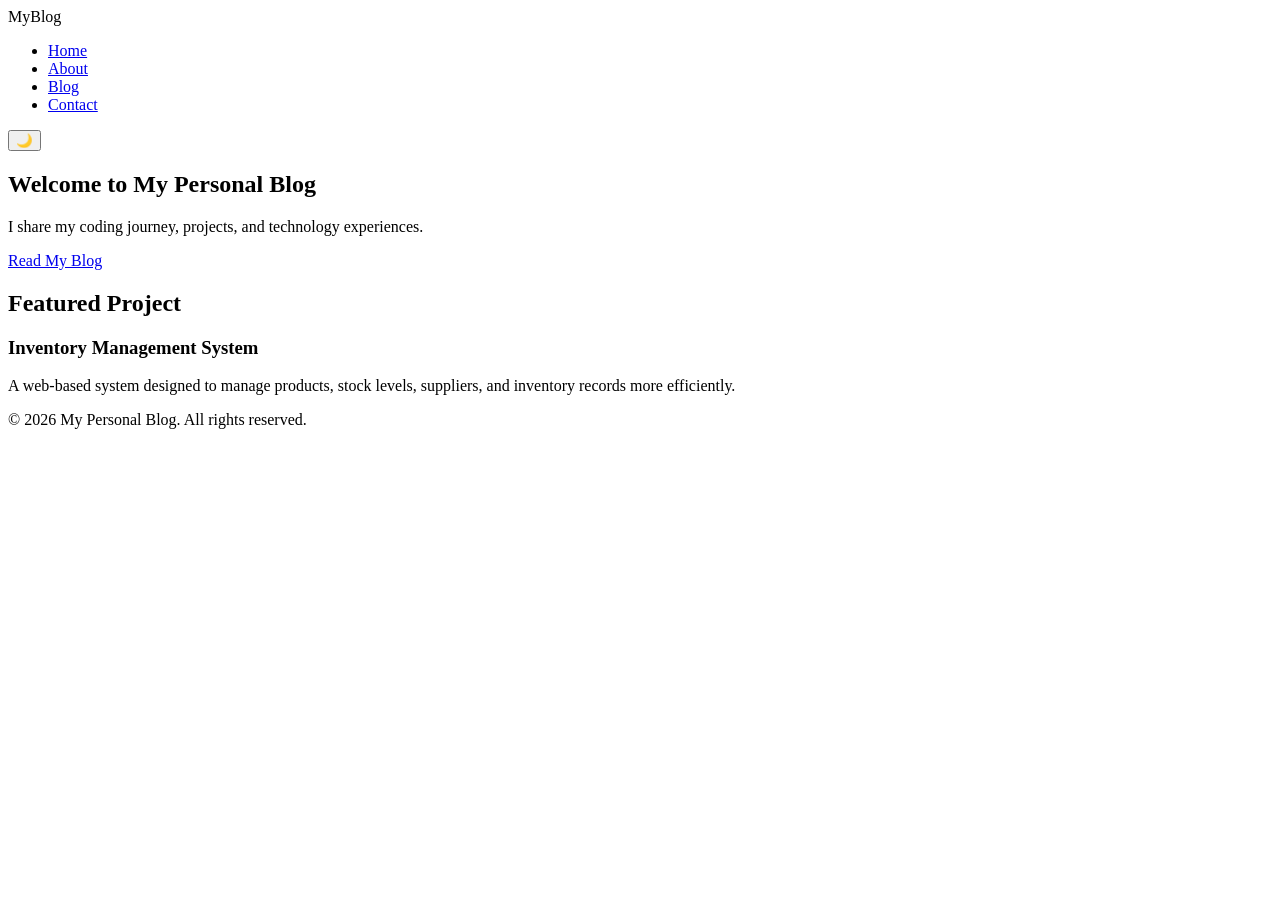
==== index.html @ cece169f "Initial personal blog project setup" ====
<!DOCTYPE html>
<html lang="en">
<head>
    <meta charset="UTF-8">
    <meta name="viewport" content="width=device-width, initial-scale=1.0">
    <title>My Personal Blog</title>
    <link rel="stylesheet" href="style.css">
</head>
<body>

<header>
    <nav class="navbar">
        <div class="logo">MyBlog</div>
        <ul class="nav-links">
            <li><a href="index.html" class="active">Home</a></li>
            <li><a href="about.html">About</a></li>
            <li><a href="blog.html">Blog</a></li>
            <li><a href="contact.html">Contact</a></li>
        </ul>
        <button id="darkModeBtn">🌙</button>
    </nav>
</header>

<section class="hero">
    <div class="hero-content">
        <h1>Welcome to My Personal Blog</h1>
        <p>I share my coding journey, projects, and technology experiences.</p>
        <a href="blog.html" class="btn">Read My Blog</a>
    </div>
</section>

<section class="section">
    <h2>Featured Project</h2>
    <div class="card">
        <h3>Inventory Management System</h3>
        <p>
            A web-based system designed to manage products, stock levels, suppliers,
            and inventory records more efficiently.
        </p>
    </div>
</section>

<footer>
    <p>&copy; 2026 My Personal Blog. All rights reserved.</p>
</footer>

<script src="script.js"></script>
</body>
</html>
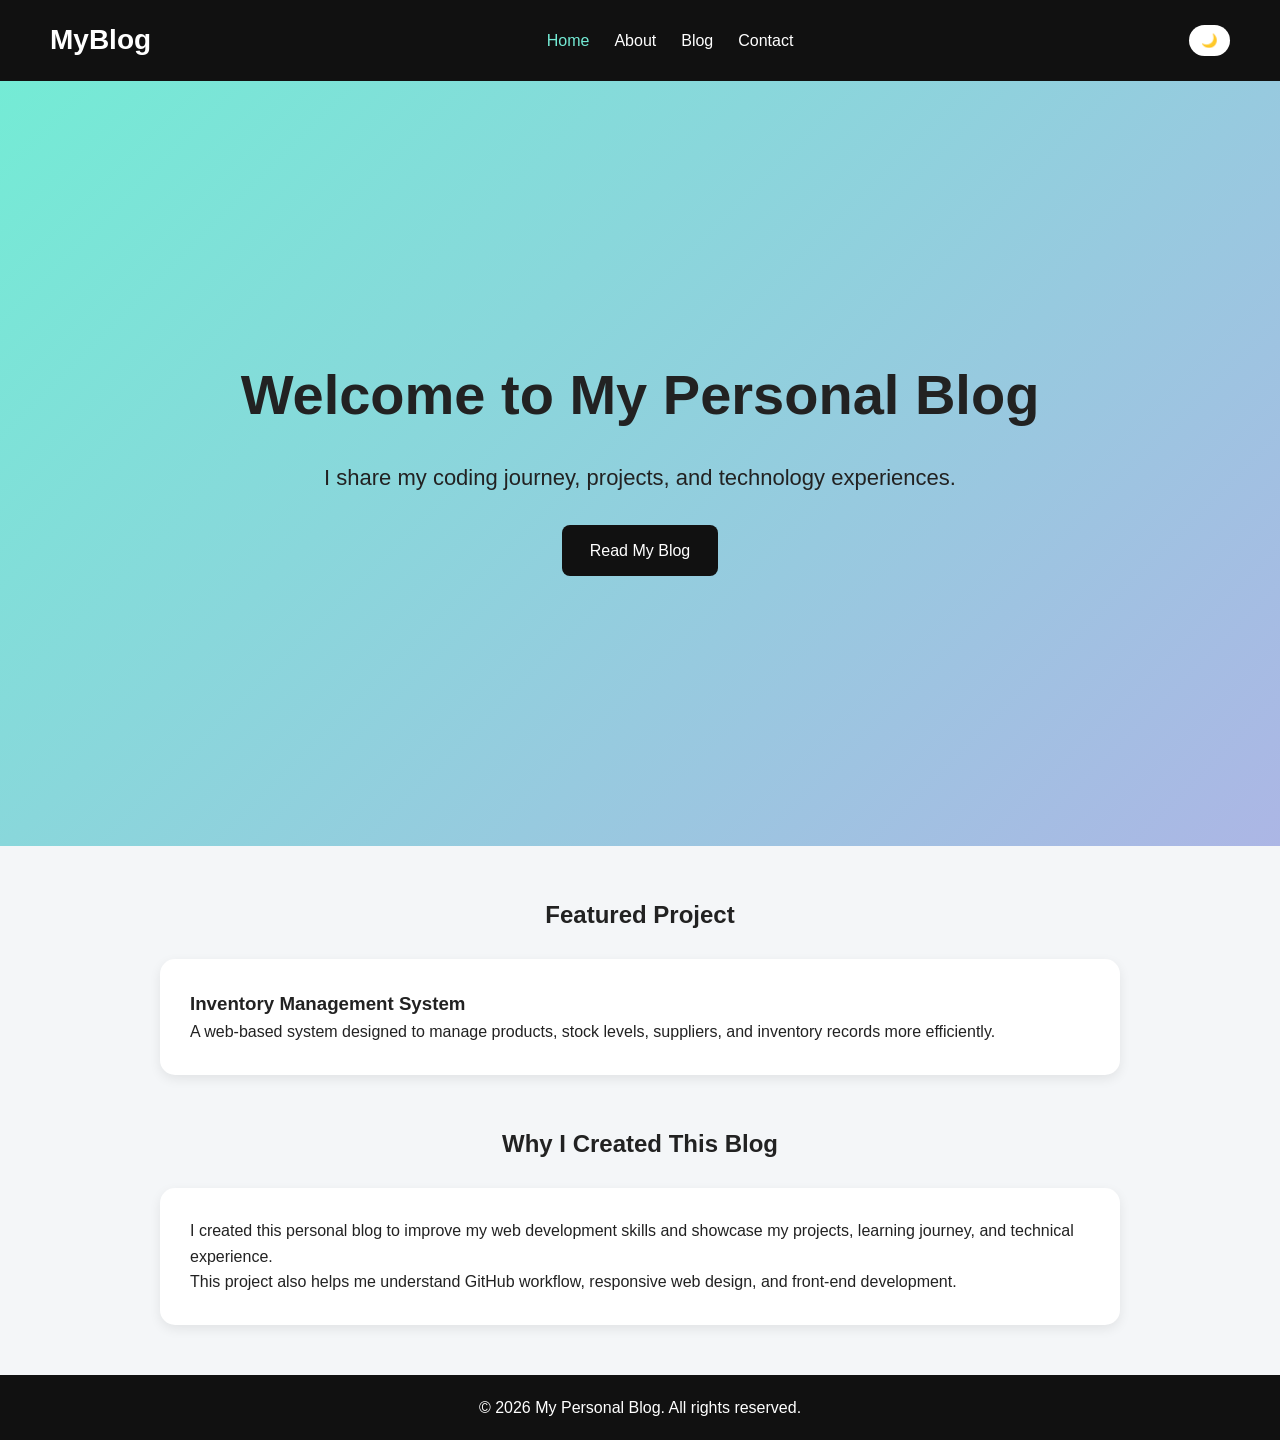
==== commit a915d47d: "Updated about blog and contact pages" ====
--- a/index.html
+++ b/index.html
@@ -4,7 +4,7 @@
     <meta charset="UTF-8">
     <meta name="viewport" content="width=device-width, initial-scale=1.0">
     <title>My Personal Blog</title>
-    <link rel="stylesheet" href="style.css">
+    <link rel="stylesheet" href="css/style.css">
 </head>
 <body>
 
@@ -31,11 +31,28 @@
 
 <section class="section">
     <h2>Featured Project</h2>
+
     <div class="card">
         <h3>Inventory Management System</h3>
         <p>
-            A web-based system designed to manage products, stock levels, suppliers,
-            and inventory records more efficiently.
+            A web-based system designed to manage products, stock levels,
+            suppliers, and inventory records more efficiently.
+        </p>
+    </div>
+</section>
+
+<section class="section">
+    <h2>Why I Created This Blog</h2>
+
+    <div class="card">
+        <p>
+            I created this personal blog to improve my web development skills
+            and showcase my projects, learning journey, and technical experience.
+        </p>
+
+        <p>
+            This project also helps me understand GitHub workflow,
+            responsive web design, and front-end development.
         </p>
     </div>
 </section>
@@ -44,6 +61,6 @@
     <p>&copy; 2026 My Personal Blog. All rights reserved.</p>
 </footer>
 
-<script src="script.js"></script>
+<script src="js/script.js"></script>
 </body>
 </html>
--- a/css/style.css
+++ b/css/style.css
@@ -0,0 +1,256 @@
+* {
+    margin: 0;
+    padding: 0;
+    box-sizing: border-box;
+}
+
+body {
+    font-family: Arial, sans-serif;
+    background: #f4f6f8;
+    color: #222;
+    line-height: 1.6;
+}
+
+header {
+    background: #111;
+    padding: 18px 50px;
+}
+
+.navbar {
+    display: flex;
+    justify-content: space-between;
+    align-items: center;
+}
+
+.logo {
+    color: white;
+    font-size: 28px;
+    font-weight: bold;
+}
+
+.nav-links {
+    list-style: none;
+    display: flex;
+    gap: 25px;
+}
+
+.nav-links a {
+    color: white;
+    text-decoration: none;
+    font-size: 16px;
+}
+
+.nav-links a:hover,
+.nav-links a.active {
+    color: #74ebd5;
+}
+
+#darkModeBtn {
+    background: white;
+    border: none;
+    padding: 8px 12px;
+    border-radius: 20px;
+    cursor: pointer;
+}
+
+.hero {
+    min-height: 85vh;
+    display: flex;
+    justify-content: center;
+    align-items: center;
+    text-align: center;
+    background: linear-gradient(135deg, #74ebd5, #ACB6E5);
+    padding: 30px;
+}
+
+.hero-content h1 {
+    font-size: 56px;
+    margin-bottom: 20px;
+}
+
+.hero-content p {
+    font-size: 22px;
+    margin-bottom: 30px;
+}
+
+.btn {
+    display: inline-block;
+    background: #111;
+    color: white;
+    padding: 13px 28px;
+    text-decoration: none;
+    border-radius: 8px;
+    border: none;
+    cursor: pointer;
+    transition: 0.3s;
+}
+
+.btn:hover {
+    background: #00adb5;
+    transform: scale(1.05);
+}
+
+.page-header {
+    text-align: center;
+    padding: 80px 20px;
+    background: linear-gradient(135deg, #74ebd5, #ACB6E5);
+}
+
+.page-header h1 {
+    font-size: 44px;
+    margin-bottom: 10px;
+}
+
+.section {
+    max-width: 1000px;
+    margin: 50px auto;
+    padding: 0 20px;
+}
+
+.section h2 {
+    text-align: center;
+    margin-bottom: 25px;
+}
+
+.card,
+.contact-card {
+    background: white;
+    padding: 30px;
+    border-radius: 15px;
+    margin-bottom: 25px;
+    box-shadow: 0 4px 12px rgba(0,0,0,0.08);
+    transition: 0.3s;
+}
+
+.card:hover,
+.contact-card:hover {
+    transform: translateY(-8px);
+}
+
+.skills {
+    display: flex;
+    flex-wrap: wrap;
+    gap: 15px;
+    list-style: none;
+    margin-top: 15px;
+}
+
+.skills li {
+    background: #00adb5;
+    color: white;
+    padding: 10px 18px;
+    border-radius: 20px;
+}
+
+.blog-container {
+    max-width: 1000px;
+    margin: 50px auto;
+    padding: 0 20px;
+    display: grid;
+    grid-template-columns: repeat(3, 1fr);
+    gap: 25px;
+}
+
+.blog-card {
+    background: white;
+    padding: 25px;
+    border-radius: 15px;
+    box-shadow: 0 4px 12px rgba(0,0,0,0.08);
+    transition: 0.3s;
+}
+
+.blog-card:hover {
+    transform: translateY(-8px);
+}
+
+.blog-card h2 {
+    margin-bottom: 10px;
+}
+
+.date {
+    color: #777;
+    font-size: 14px;
+    margin-bottom: 15px;
+}
+
+.contact-form {
+    background: white;
+    padding: 30px;
+    border-radius: 15px;
+    box-shadow: 0 4px 12px rgba(0,0,0,0.08);
+}
+
+.contact-form input,
+.contact-form textarea {
+    width: 100%;
+    padding: 14px;
+    margin-bottom: 15px;
+    border: 1px solid #ccc;
+    border-radius: 8px;
+}
+
+.contact-form textarea {
+    height: 130px;
+    resize: none;
+}
+
+footer {
+    background: #111;
+    color: white;
+    text-align: center;
+    padding: 20px;
+    margin-top: 50px;
+}
+
+/* Dark Mode */
+body.dark {
+    background: #121212;
+    color: #f5f5f5;
+}
+
+body.dark .card,
+body.dark .blog-card,
+body.dark .contact-card,
+body.dark .contact-form {
+    background: #1e1e1e;
+    color: #f5f5f5;
+}
+
+body.dark .hero,
+body.dark .page-header {
+    background: linear-gradient(135deg, #222, #111);
+}
+
+/* Responsive */
+@media (max-width: 768px) {
+    header {
+        padding: 20px;
+    }
+
+    .navbar {
+        flex-direction: column;
+        gap: 20px;
+    }
+
+    .nav-links {
+        flex-direction: column;
+        text-align: center;
+        gap: 12px;
+    }
+
+    .hero-content h1 {
+        font-size: 38px;
+    }
+
+    .hero-content p {
+        font-size: 18px;
+    }
+
+    .blog-container {
+        grid-template-columns: 1fr;
+    }
+
+    .page-header h1 {
+        font-size: 36px;
+    }
+}
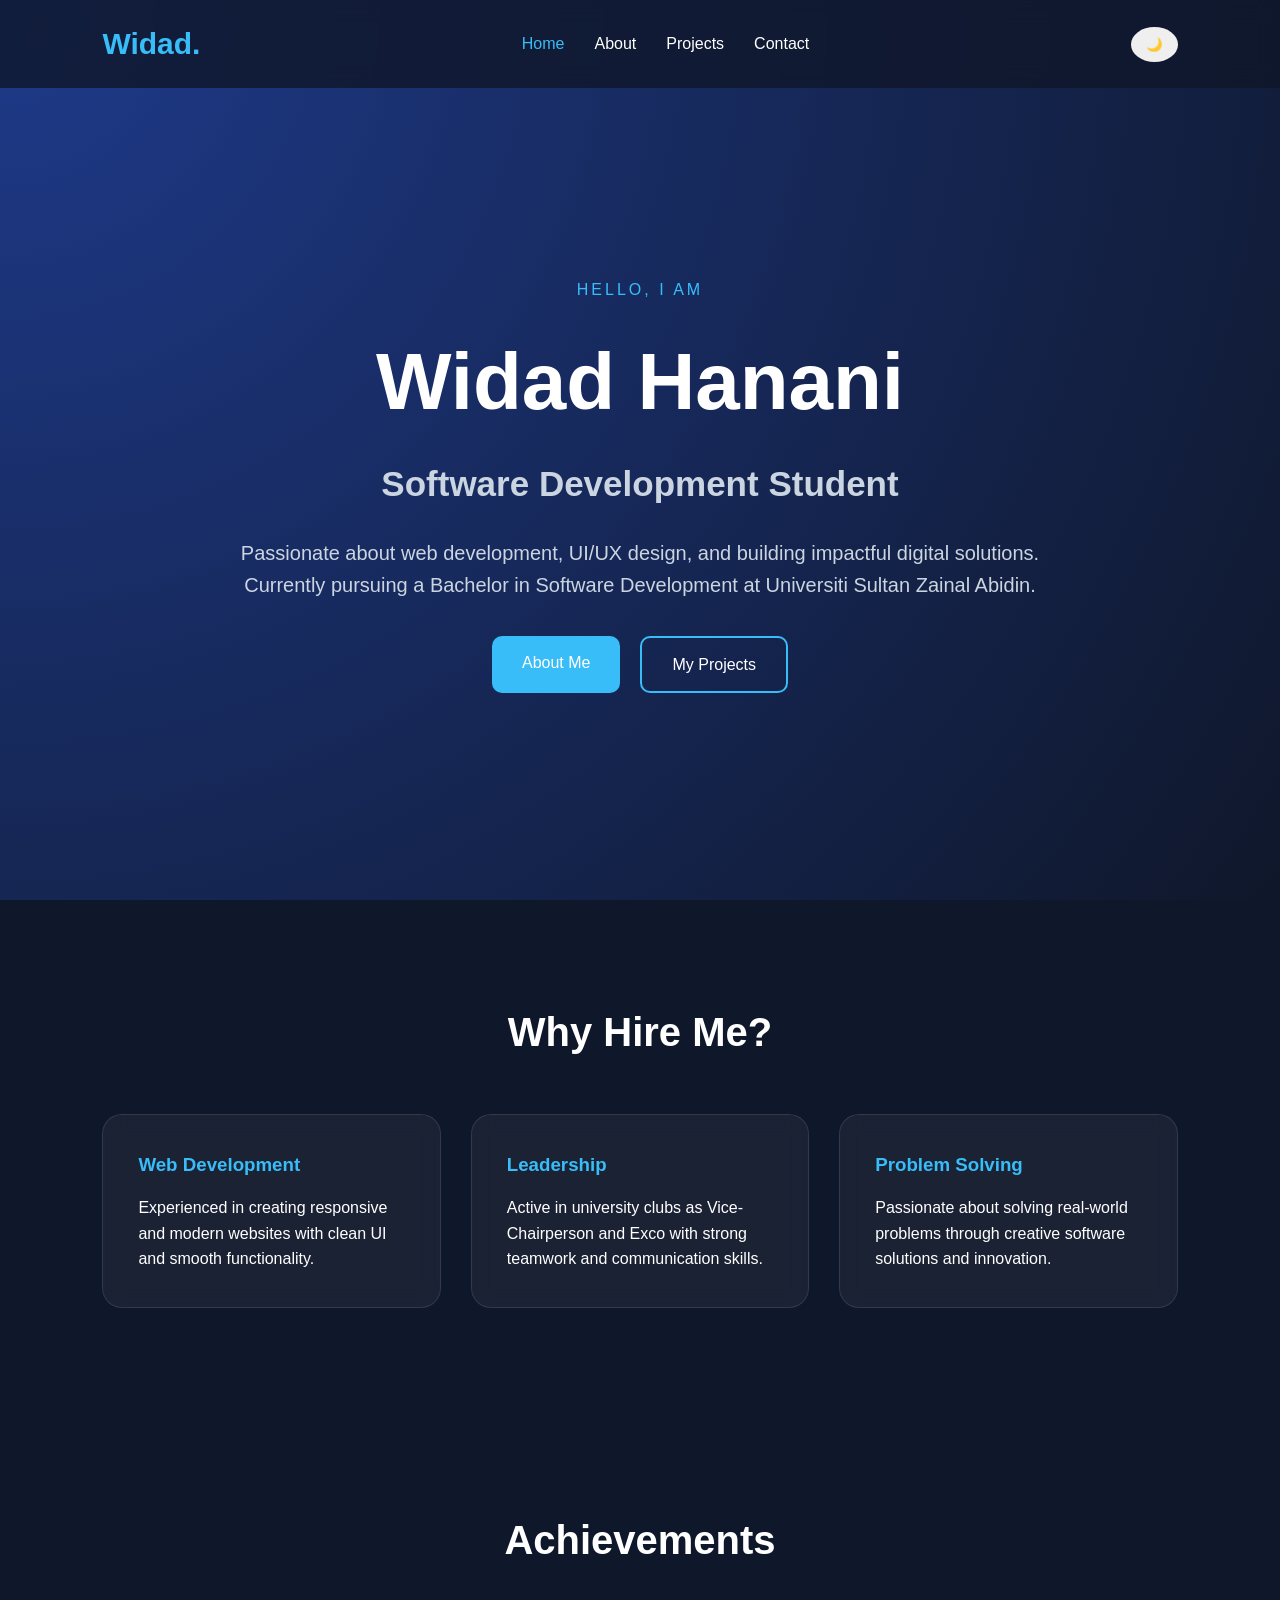
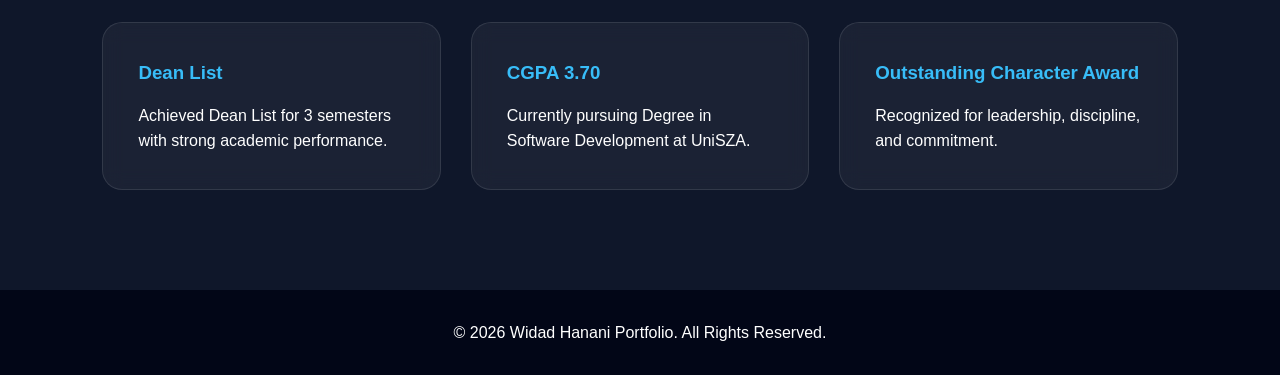
==== commit 0788a57a: "Customized portfolio with resume information" ====
--- a/index.html
+++ b/index.html
@@ -3,64 +3,119 @@
 <head>
     <meta charset="UTF-8">
     <meta name="viewport" content="width=device-width, initial-scale=1.0">
-    <title>My Personal Blog</title>
+    <title>Widad Hanani | Portfolio</title>
     <link rel="stylesheet" href="css/style.css">
 </head>
 <body>
 
 <header>
     <nav class="navbar">
-        <div class="logo">MyBlog</div>
+        <div class="logo">Widad.</div>
+
         <ul class="nav-links">
             <li><a href="index.html" class="active">Home</a></li>
             <li><a href="about.html">About</a></li>
-            <li><a href="blog.html">Blog</a></li>
+            <li><a href="blog.html">Projects</a></li>
             <li><a href="contact.html">Contact</a></li>
         </ul>
+
         <button id="darkModeBtn">🌙</button>
     </nav>
 </header>
 
 <section class="hero">
+
     <div class="hero-content">
-        <h1>Welcome to My Personal Blog</h1>
-        <p>I share my coding journey, projects, and technology experiences.</p>
-        <a href="blog.html" class="btn">Read My Blog</a>
+
+        <p class="intro">HELLO, I AM</p>
+
+        <h1>Widad Hanani</h1>
+
+        <h2>Software Development Student</h2>
+
+        <p class="hero-desc">
+            Passionate about web development, UI/UX design,
+            and building impactful digital solutions.
+            Currently pursuing a Bachelor in Software Development
+            at Universiti Sultan Zainal Abidin.
+        </p>
+
+        <div class="hero-buttons">
+            <a href="about.html" class="btn">About Me</a>
+            <a href="blog.html" class="btn btn-secondary">My Projects</a>
+        </div>
+
     </div>
+
 </section>
 
 <section class="section">
-    <h2>Featured Project</h2>
 
-    <div class="card">
-        <h3>Inventory Management System</h3>
-        <p>
-            A web-based system designed to manage products, stock levels,
-            suppliers, and inventory records more efficiently.
-        </p>
+    <h2>Why Hire Me?</h2>
+
+    <div class="cards">
+
+        <div class="card">
+            <h3>Web Development</h3>
+
+            <p>
+                Experienced in creating responsive and modern
+                websites with clean UI and smooth functionality.
+            </p>
+        </div>
+
+        <div class="card">
+            <h3>Leadership</h3>
+
+            <p>
+                Active in university clubs as Vice-Chairperson
+                and Exco with strong teamwork and communication skills.
+            </p>
+        </div>
+
+        <div class="card">
+            <h3>Problem Solving</h3>
+
+            <p>
+                Passionate about solving real-world problems
+                through creative software solutions and innovation.
+            </p>
+        </div>
+
     </div>
+
 </section>
 
 <section class="section">
-    <h2>Why I Created This Blog</h2>
 
-    <div class="card">
-        <p>
-            I created this personal blog to improve my web development skills
-            and showcase my projects, learning journey, and technical experience.
-        </p>
+    <h2>Achievements</h2>
 
-        <p>
-            This project also helps me understand GitHub workflow,
-            responsive web design, and front-end development.
-        </p>
+    <div class="cards">
+
+        <div class="card">
+            <h3>Dean List</h3>
+            <p>Achieved Dean List for 3 semesters with strong academic performance.</p>
+        </div>
+
+        <div class="card">
+            <h3>CGPA 3.70</h3>
+            <p>Currently pursuing Degree in Software Development at UniSZA.</p>
+        </div>
+
+        <div class="card">
+            <h3>Outstanding Character Award</h3>
+            <p>Recognized for leadership, discipline, and commitment.</p>
+        </div>
+
     </div>
+
 </section>
 
 <footer>
-    <p>&copy; 2026 My Personal Blog. All rights reserved.</p>
+    <p>© 2026 Widad Hanani Portfolio. All Rights Reserved.</p>
 </footer>
 
 <script src="js/script.js"></script>
+
 </body>
 </html>
--- a/css/style.css
+++ b/css/style.css
@@ -1,256 +1,246 @@
-* {
-    margin: 0;
-    padding: 0;
-    box-sizing: border-box;
-}
-
-body {
-    font-family: Arial, sans-serif;
-    background: #f4f6f8;
-    color: #222;
-    line-height: 1.6;
-}
-
-header {
-    background: #111;
-    padding: 18px 50px;
-}
-
-.navbar {
-    display: flex;
-    justify-content: space-between;
-    align-items: center;
-}
-
-.logo {
-    color: white;
-    font-size: 28px;
-    font-weight: bold;
-}
-
-.nav-links {
-    list-style: none;
-    display: flex;
-    gap: 25px;
-}
-
-.nav-links a {
-    color: white;
-    text-decoration: none;
-    font-size: 16px;
+*{
+    margin:0;
+    padding:0;
+    box-sizing:border-box;
+}
+
+body{
+    font-family:Arial, sans-serif;
+    background:#0f172a;
+    color:white;
+    line-height:1.6;
+}
+
+header{
+    padding:20px 8%;
+    position:fixed;
+    width:100%;
+    top:0;
+    z-index:1000;
+    background:rgba(15,23,42,0.8);
+    backdrop-filter:blur(10px);
+}
+
+.navbar{
+    display:flex;
+    justify-content:space-between;
+    align-items:center;
+}
+
+.logo{
+    font-size:30px;
+    font-weight:bold;
+    color:#38bdf8;
+}
+
+.nav-links{
+    display:flex;
+    gap:30px;
+    list-style:none;
+}
+
+.nav-links a{
+    color:white;
+    text-decoration:none;
+    transition:0.3s;
 }
 
 .nav-links a:hover,
-.nav-links a.active {
-    color: #74ebd5;
-}
-
-#darkModeBtn {
-    background: white;
-    border: none;
-    padding: 8px 12px;
-    border-radius: 20px;
-    cursor: pointer;
-}
-
-.hero {
-    min-height: 85vh;
-    display: flex;
-    justify-content: center;
-    align-items: center;
-    text-align: center;
-    background: linear-gradient(135deg, #74ebd5, #ACB6E5);
-    padding: 30px;
-}
-
-.hero-content h1 {
-    font-size: 56px;
-    margin-bottom: 20px;
-}
-
-.hero-content p {
-    font-size: 22px;
-    margin-bottom: 30px;
-}
-
-.btn {
-    display: inline-block;
-    background: #111;
-    color: white;
-    padding: 13px 28px;
-    text-decoration: none;
-    border-radius: 8px;
-    border: none;
-    cursor: pointer;
-    transition: 0.3s;
-}
-
-.btn:hover {
-    background: #00adb5;
-    transform: scale(1.05);
-}
-
-.page-header {
-    text-align: center;
-    padding: 80px 20px;
-    background: linear-gradient(135deg, #74ebd5, #ACB6E5);
-}
-
-.page-header h1 {
-    font-size: 44px;
-    margin-bottom: 10px;
-}
-
-.section {
-    max-width: 1000px;
-    margin: 50px auto;
-    padding: 0 20px;
-}
-
-.section h2 {
-    text-align: center;
-    margin-bottom: 25px;
-}
-
-.card,
-.contact-card {
-    background: white;
-    padding: 30px;
-    border-radius: 15px;
-    margin-bottom: 25px;
-    box-shadow: 0 4px 12px rgba(0,0,0,0.08);
-    transition: 0.3s;
-}
-
-.card:hover,
-.contact-card:hover {
-    transform: translateY(-8px);
-}
-
-.skills {
-    display: flex;
-    flex-wrap: wrap;
-    gap: 15px;
-    list-style: none;
-    margin-top: 15px;
-}
-
-.skills li {
-    background: #00adb5;
-    color: white;
-    padding: 10px 18px;
-    border-radius: 20px;
-}
-
-.blog-container {
-    max-width: 1000px;
-    margin: 50px auto;
-    padding: 0 20px;
-    display: grid;
-    grid-template-columns: repeat(3, 1fr);
-    gap: 25px;
-}
-
-.blog-card {
-    background: white;
-    padding: 25px;
-    border-radius: 15px;
-    box-shadow: 0 4px 12px rgba(0,0,0,0.08);
-    transition: 0.3s;
-}
-
-.blog-card:hover {
-    transform: translateY(-8px);
-}
-
-.blog-card h2 {
-    margin-bottom: 10px;
-}
-
-.date {
-    color: #777;
-    font-size: 14px;
-    margin-bottom: 15px;
-}
-
-.contact-form {
-    background: white;
-    padding: 30px;
-    border-radius: 15px;
-    box-shadow: 0 4px 12px rgba(0,0,0,0.08);
+.nav-links .active{
+    color:#38bdf8;
+}
+
+#darkModeBtn{
+    border:none;
+    padding:10px 15px;
+    border-radius:50%;
+    cursor:pointer;
+}
+
+.hero{
+    min-height:100vh;
+    display:flex;
+    justify-content:center;
+    align-items:center;
+    text-align:center;
+    padding:120px 20px 50px;
+    background:
+    radial-gradient(circle at top left,#1e3a8a,#0f172a);
+}
+
+.hero-content{
+    max-width:800px;
+}
+
+.intro{
+    color:#38bdf8;
+    letter-spacing:3px;
+    margin-bottom:15px;
+}
+
+.hero h1{
+    font-size:80px;
+    margin-bottom:10px;
+}
+
+.hero h2{
+    font-size:35px;
+    color:#cbd5e1;
+    margin-bottom:25px;
+}
+
+.hero-desc{
+    font-size:20px;
+    color:#cbd5e1;
+    margin-bottom:35px;
+}
+
+.hero-buttons{
+    display:flex;
+    justify-content:center;
+    gap:20px;
+}
+
+.btn{
+    background:#38bdf8;
+    color:white;
+    padding:14px 30px;
+    border-radius:10px;
+    text-decoration:none;
+    transition:0.3s;
+}
+
+.btn:hover{
+    transform:translateY(-5px);
+}
+
+.btn-secondary{
+    background:transparent;
+    border:2px solid #38bdf8;
+}
+
+.section{
+    padding:100px 8%;
+}
+
+.section h2{
+    text-align:center;
+    font-size:40px;
+    margin-bottom:50px;
+}
+
+.cards{
+    display:grid;
+    grid-template-columns:repeat(auto-fit,minmax(250px,1fr));
+    gap:30px;
+}
+
+.card{
+    background:rgba(255,255,255,0.05);
+    padding:35px;
+    border-radius:20px;
+    backdrop-filter:blur(10px);
+    transition:0.3s;
+    border:1px solid rgba(255,255,255,0.1);
+}
+
+.card:hover{
+    transform:translateY(-10px);
+    border-color:#38bdf8;
+}
+
+.card h3{
+    margin-bottom:15px;
+    color:#38bdf8;
+}
+
+footer{
+    text-align:center;
+    padding:30px;
+    background:#020617;
+}
+
+@media(max-width:768px){
+
+    .hero h1{
+        font-size:50px;
+    }
+
+    .hero h2{
+        font-size:25px;
+    }
+
+    .hero-desc{
+        font-size:16px;
+    }
+
+    .navbar{
+        flex-direction:column;
+        gap:20px;
+    }
+
+    .nav-links{
+        flex-wrap:wrap;
+        justify-content:center;
+    }
+
+    .hero-buttons{
+        flex-direction:column;
+    }
+    .page-header{
+    padding:150px 8% 80px;
+    text-align:center;
+    background:radial-gradient(circle at top right,#1e40af,#0f172a);
+}
+
+.page-header h1{
+    font-size:55px;
+    margin-bottom:15px;
+}
+
+.page-header p{
+    color:#cbd5e1;
+    font-size:18px;
+}
+
+.skills-box{
+    display:flex;
+    flex-wrap:wrap;
+    gap:15px;
+    justify-content:center;
+}
+
+.skills-box span{
+    background:rgba(56,189,248,0.15);
+    color:#38bdf8;
+    padding:12px 20px;
+    border-radius:30px;
+    border:1px solid rgba(56,189,248,0.4);
+    transition:0.3s;
+}
+
+.skills-box span:hover{
+    background:#38bdf8;
+    color:white;
+    transform:translateY(-5px);
+}
+
+.contact-form{
+    margin-top:20px;
 }
 
 .contact-form input,
-.contact-form textarea {
-    width: 100%;
-    padding: 14px;
-    margin-bottom: 15px;
-    border: 1px solid #ccc;
-    border-radius: 8px;
-}
-
-.contact-form textarea {
-    height: 130px;
-    resize: none;
-}
-
-footer {
-    background: #111;
-    color: white;
-    text-align: center;
-    padding: 20px;
-    margin-top: 50px;
-}
-
-/* Dark Mode */
-body.dark {
-    background: #121212;
-    color: #f5f5f5;
-}
-
-body.dark .card,
-body.dark .blog-card,
-body.dark .contact-card,
-body.dark .contact-form {
-    background: #1e1e1e;
-    color: #f5f5f5;
-}
-
-body.dark .hero,
-body.dark .page-header {
-    background: linear-gradient(135deg, #222, #111);
-}
-
-/* Responsive */
-@media (max-width: 768px) {
-    header {
-        padding: 20px;
-    }
-
-    .navbar {
-        flex-direction: column;
-        gap: 20px;
-    }
-
-    .nav-links {
-        flex-direction: column;
-        text-align: center;
-        gap: 12px;
-    }
-
-    .hero-content h1 {
-        font-size: 38px;
-    }
-
-    .hero-content p {
-        font-size: 18px;
-    }
-
-    .blog-container {
-        grid-template-columns: 1fr;
-    }
-
-    .page-header h1 {
-        font-size: 36px;
-    }
+.contact-form textarea{
+    width:100%;
+    padding:15px;
+    margin-bottom:15px;
+    border:none;
+    border-radius:10px;
+    outline:none;
+}
+
+.contact-form textarea{
+    height:140px;
+    resize:none;
+}
 }
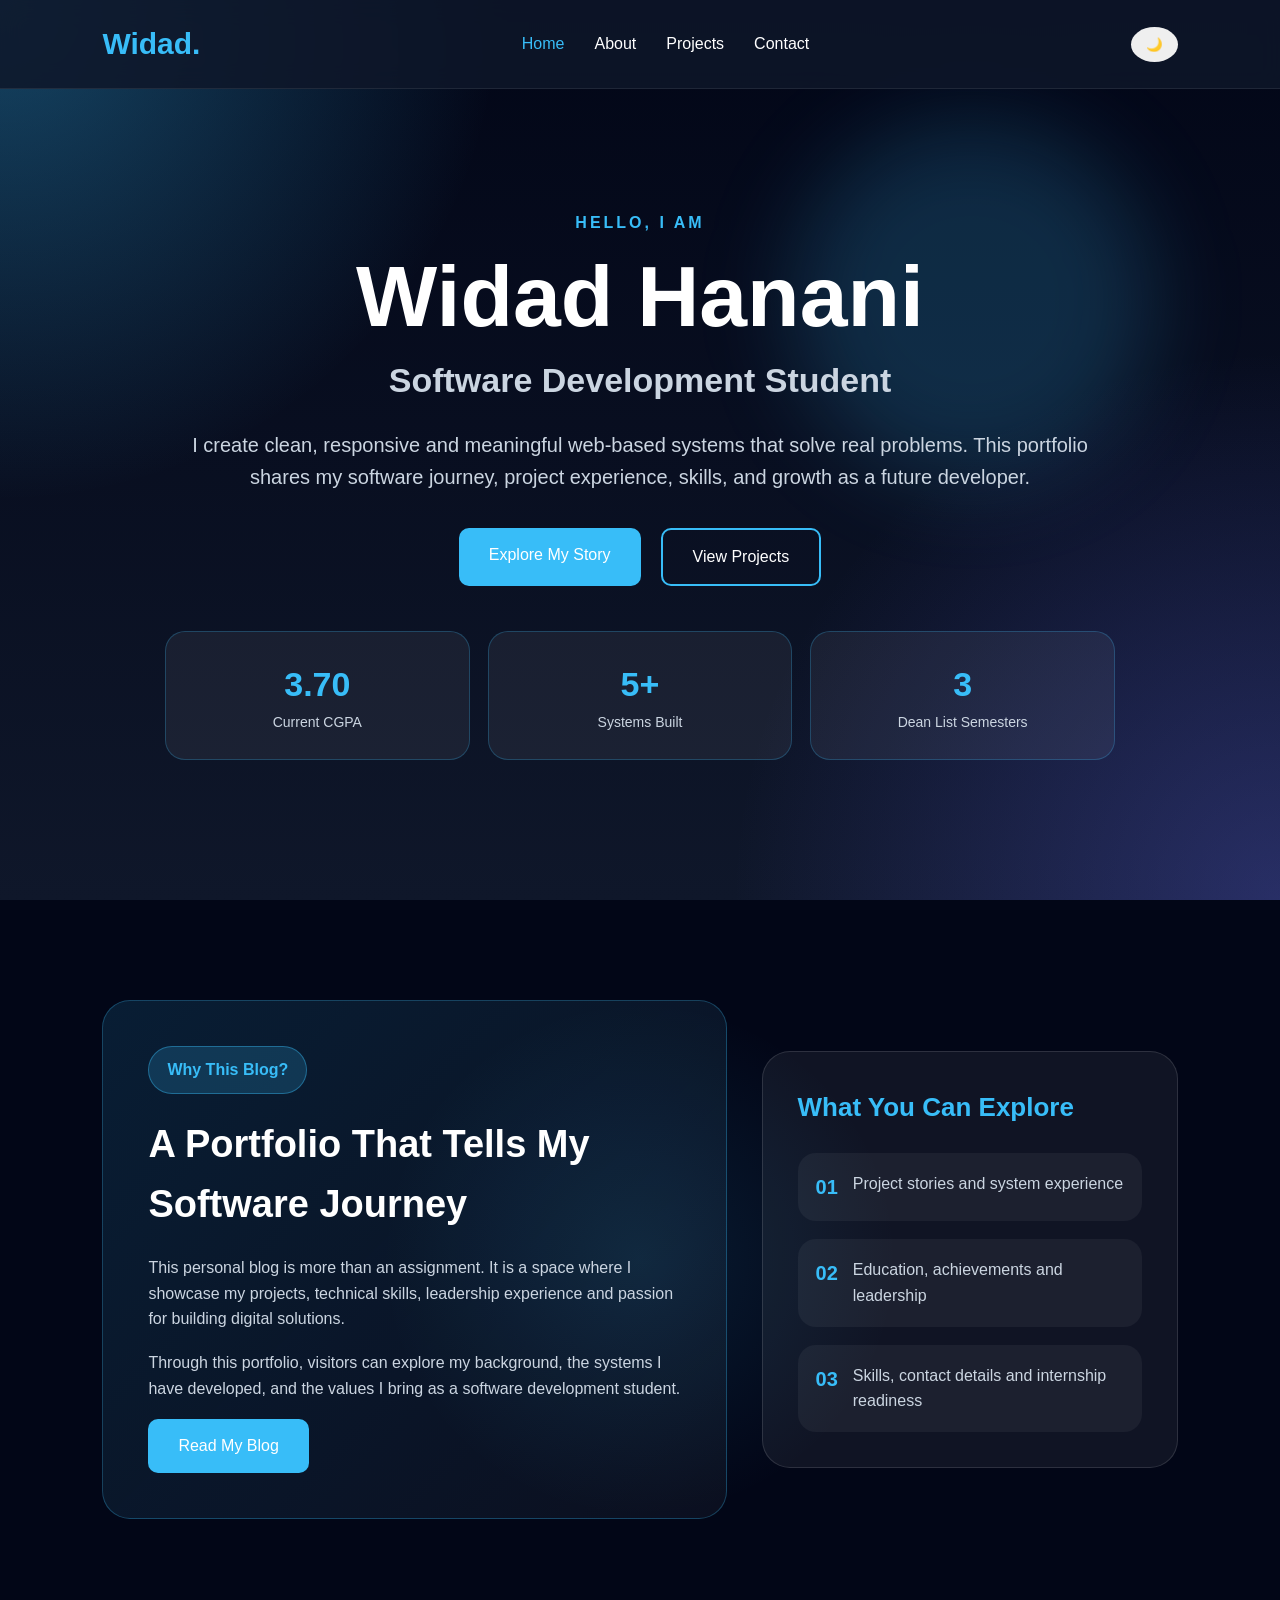
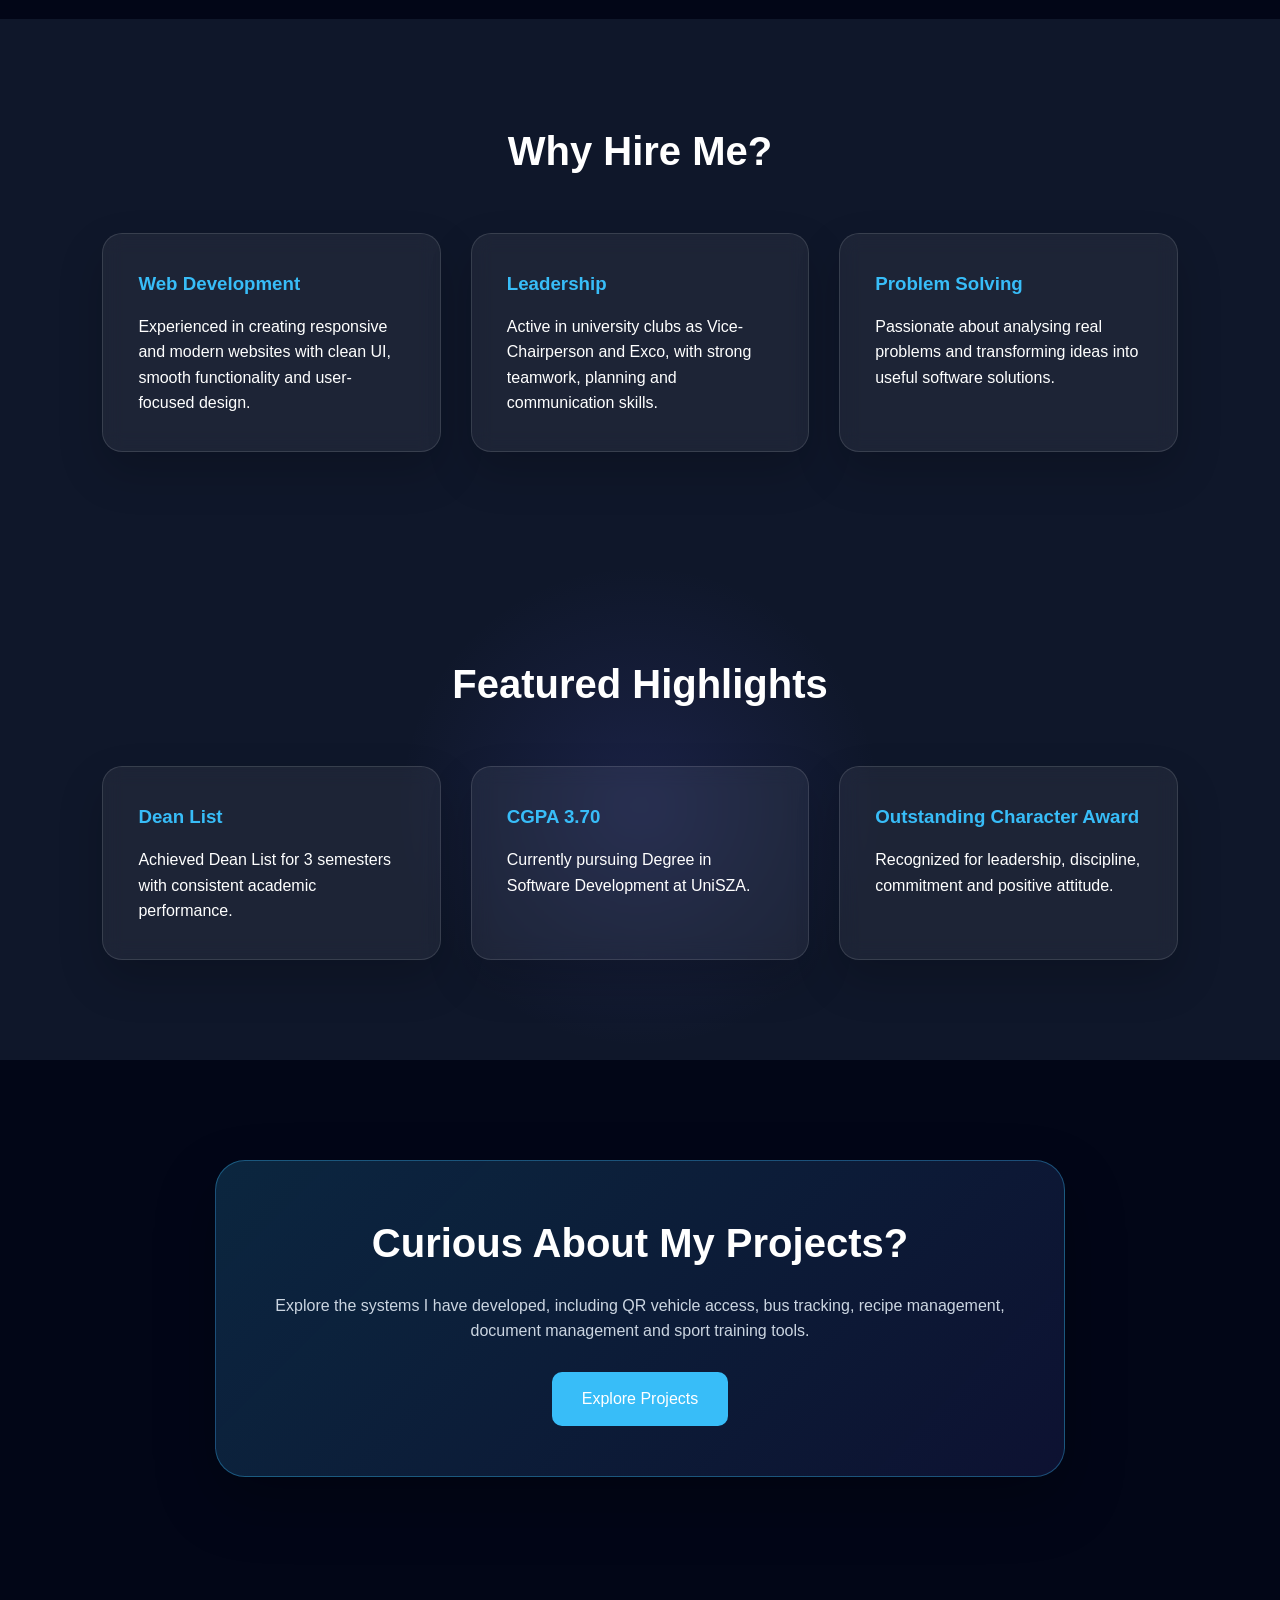
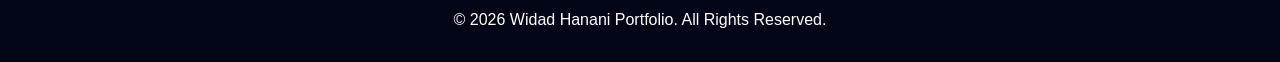
==== commit 852b3865: "Enhanced homepage design and content" ====
--- a/index.html
+++ b/index.html
@@ -23,10 +23,11 @@
     </nav>
 </header>
 
-<section class="hero">
+<section class="home-hero">
 
-    <div class="hero-content">
+    <div class="hero-glow"></div>
 
+    <div class="home-hero-content">
         <p class="intro">HELLO, I AM</p>
 
         <h1>Widad Hanani</h1>
@@ -34,19 +35,76 @@
         <h2>Software Development Student</h2>
 
         <p class="hero-desc">
-            Passionate about web development, UI/UX design,
-            and building impactful digital solutions.
-            Currently pursuing a Bachelor in Software Development
-            at Universiti Sultan Zainal Abidin.
+            I create clean, responsive and meaningful web-based systems that solve
+            real problems. This portfolio shares my software journey, project experience,
+            skills, and growth as a future developer.
         </p>
 
         <div class="hero-buttons">
-            <a href="about.html" class="btn">About Me</a>
-            <a href="blog.html" class="btn btn-secondary">My Projects</a>
+            <a href="about.html" class="btn">Explore My Story</a>
+            <a href="blog.html" class="btn btn-secondary">View Projects</a>
+        </div>
+
+        <div class="hero-stats">
+            <div>
+                <h3>3.70</h3>
+                <p>Current CGPA</p>
+            </div>
+
+            <div>
+                <h3>5+</h3>
+                <p>Systems Built</p>
+            </div>
+
+            <div>
+                <h3>3</h3>
+                <p>Dean List Semesters</p>
+            </div>
+        </div>
+    </div>
+
+</section>
+
+<section class="section intro-section">
+    <div class="intro-wrapper">
+
+        <div class="intro-text">
+            <span class="about-badge">Why This Blog?</span>
+            <h2>A Portfolio That Tells My Software Journey</h2>
+            <p>
+                This personal blog is more than an assignment. It is a space where I showcase
+                my projects, technical skills, leadership experience and passion for building
+                digital solutions.
+            </p>
+            <p>
+                Through this portfolio, visitors can explore my background, the systems I have
+                developed, and the values I bring as a software development student.
+            </p>
+            <a href="blog.html" class="btn">Read My Blog</a>
+        </div>
+
+        <div class="intro-panel">
+            <h3>What You Can Explore</h3>
+
+            <div class="mini-list">
+                <div>
+                    <strong>01</strong>
+                    <span>Project stories and system experience</span>
+                </div>
+
+                <div>
+                    <strong>02</strong>
+                    <span>Education, achievements and leadership</span>
+                </div>
+
+                <div>
+                    <strong>03</strong>
+                    <span>Skills, contact details and internship readiness</span>
+                </div>
+            </div>
         </div>
 
     </div>
-
 </section>
 
 <section class="section">
@@ -57,28 +115,25 @@
 
         <div class="card">
             <h3>Web Development</h3>
-
             <p>
-                Experienced in creating responsive and modern
-                websites with clean UI and smooth functionality.
+                Experienced in creating responsive and modern websites with clean UI,
+                smooth functionality and user-focused design.
             </p>
         </div>
 
         <div class="card">
             <h3>Leadership</h3>
-
             <p>
-                Active in university clubs as Vice-Chairperson
-                and Exco with strong teamwork and communication skills.
+                Active in university clubs as Vice-Chairperson and Exco, with strong
+                teamwork, planning and communication skills.
             </p>
         </div>
 
         <div class="card">
             <h3>Problem Solving</h3>
-
             <p>
-                Passionate about solving real-world problems
-                through creative software solutions and innovation.
+                Passionate about analysing real problems and transforming ideas into
+                useful software solutions.
             </p>
         </div>
 
@@ -86,15 +141,15 @@
 
 </section>
 
-<section class="section">
+<section class="section featured-section">
 
-    <h2>Achievements</h2>
+    <h2>Featured Highlights</h2>
 
     <div class="cards">
 
         <div class="card">
             <h3>Dean List</h3>
-            <p>Achieved Dean List for 3 semesters with strong academic performance.</p>
+            <p>Achieved Dean List for 3 semesters with consistent academic performance.</p>
         </div>
 
         <div class="card">
@@ -104,11 +159,22 @@
 
         <div class="card">
             <h3>Outstanding Character Award</h3>
-            <p>Recognized for leadership, discipline, and commitment.</p>
+            <p>Recognized for leadership, discipline, commitment and positive attitude.</p>
         </div>
 
     </div>
 
+</section>
+
+<section class="section cta-section">
+    <div class="cta-box">
+        <h2>Curious About My Projects?</h2>
+        <p>
+            Explore the systems I have developed, including QR vehicle access,
+            bus tracking, recipe management, document management and sport training tools.
+        </p>
+        <a href="blog.html" class="btn">Explore Projects</a>
+    </div>
 </section>
 
 <footer>
--- a/css/style.css
+++ b/css/style.css
@@ -2,6 +2,10 @@
     margin:0;
     padding:0;
     box-sizing:border-box;
+}
+
+html{
+    scroll-behavior:smooth;
 }
 
 body{
@@ -11,14 +15,16 @@
     line-height:1.6;
 }
 
+/* HEADER */
 header{
     padding:20px 8%;
     position:fixed;
     width:100%;
     top:0;
     z-index:1000;
-    background:rgba(15,23,42,0.8);
-    backdrop-filter:blur(10px);
+    background:rgba(15,23,42,0.85);
+    backdrop-filter:blur(12px);
+    border-bottom:1px solid rgba(255,255,255,0.08);
 }
 
 .navbar{
@@ -46,7 +52,7 @@
 }
 
 .nav-links a:hover,
-.nav-links .active{
+.nav-links a.active{
     color:#38bdf8;
 }
 
@@ -57,36 +63,57 @@
     cursor:pointer;
 }
 
-.hero{
+/* HOME PAGE PREMIUM */
+.home-hero{
     min-height:100vh;
+    position:relative;
+    overflow:hidden;
     display:flex;
     justify-content:center;
     align-items:center;
     text-align:center;
-    padding:120px 20px 50px;
+    padding:150px 8% 80px;
     background:
-    radial-gradient(circle at top left,#1e3a8a,#0f172a);
-}
-
-.hero-content{
-    max-width:800px;
+        radial-gradient(circle at top left, rgba(56,189,248,0.35), transparent 32%),
+        radial-gradient(circle at bottom right, rgba(99,102,241,0.3), transparent 35%),
+        linear-gradient(180deg,#020617,#0f172a);
+}
+
+.hero-glow{
+    position:absolute;
+    width:360px;
+    height:360px;
+    border-radius:50%;
+    background:rgba(56,189,248,0.18);
+    filter:blur(45px);
+    top:120px;
+    right:10%;
+}
+
+.home-hero-content{
+    max-width:950px;
+    position:relative;
+    z-index:2;
+    animation:fadeUp 1s ease;
 }
 
 .intro{
     color:#38bdf8;
     letter-spacing:3px;
     margin-bottom:15px;
-}
-
-.hero h1{
-    font-size:80px;
-    margin-bottom:10px;
-}
-
-.hero h2{
-    font-size:35px;
-    color:#cbd5e1;
-    margin-bottom:25px;
+    font-weight:bold;
+}
+
+.home-hero h1{
+    font-size:86px;
+    line-height:1.05;
+    margin-bottom:12px;
+}
+
+.home-hero h2{
+    font-size:34px;
+    color:#cbd5e1;
+    margin-bottom:22px;
 }
 
 .hero-desc{
@@ -101,6 +128,38 @@
     gap:20px;
 }
 
+.hero-stats{
+    display:grid;
+    grid-template-columns:repeat(3,1fr);
+    gap:18px;
+    margin-top:45px;
+}
+
+.hero-stats div{
+    background:rgba(255,255,255,0.06);
+    border:1px solid rgba(56,189,248,0.25);
+    border-radius:20px;
+    padding:25px;
+    transition:0.3s;
+}
+
+.hero-stats div:hover{
+    transform:translateY(-8px);
+    border-color:#38bdf8;
+    box-shadow:0 0 30px rgba(56,189,248,0.18);
+}
+
+.hero-stats h3{
+    color:#38bdf8;
+    font-size:34px;
+}
+
+.hero-stats p{
+    color:#cbd5e1;
+    font-size:14px;
+}
+
+/* BUTTON */
 .btn{
     background:#38bdf8;
     color:white;
@@ -108,10 +167,14 @@
     border-radius:10px;
     text-decoration:none;
     transition:0.3s;
+    border:none;
+    cursor:pointer;
+    display:inline-block;
 }
 
 .btn:hover{
     transform:translateY(-5px);
+    box-shadow:0 12px 25px rgba(56,189,248,0.35);
 }
 
 .btn-secondary{
@@ -119,6 +182,7 @@
     border:2px solid #38bdf8;
 }
 
+/* GENERAL SECTION */
 .section{
     padding:100px 8%;
 }
@@ -129,6 +193,106 @@
     margin-bottom:50px;
 }
 
+/* HOME INTRO */
+.intro-section{
+    background:
+        radial-gradient(circle at center, rgba(56,189,248,0.12), transparent 35%),
+        #020617;
+}
+
+.intro-wrapper{
+    display:grid;
+    grid-template-columns:1.2fr 0.8fr;
+    gap:35px;
+    align-items:center;
+}
+
+.intro-text{
+    background:linear-gradient(135deg, rgba(56,189,248,0.13), rgba(255,255,255,0.04));
+    border:1px solid rgba(56,189,248,0.28);
+    border-radius:28px;
+    padding:45px;
+}
+
+.intro-text h2{
+    text-align:left;
+    margin-bottom:20px;
+    font-size:38px;
+}
+
+.intro-text p{
+    color:#cbd5e1;
+    margin-bottom:18px;
+}
+
+.intro-panel{
+    background:rgba(255,255,255,0.06);
+    border:1px solid rgba(255,255,255,0.12);
+    border-radius:28px;
+    padding:35px;
+}
+
+.intro-panel h3{
+    color:#38bdf8;
+    margin-bottom:25px;
+    font-size:26px;
+}
+
+.mini-list{
+    display:flex;
+    flex-direction:column;
+    gap:18px;
+}
+
+.mini-list div{
+    display:flex;
+    gap:15px;
+    align-items:flex-start;
+    background:rgba(255,255,255,0.05);
+    padding:18px;
+    border-radius:18px;
+}
+
+.mini-list strong{
+    color:#38bdf8;
+    font-size:20px;
+}
+
+.mini-list span{
+    color:#cbd5e1;
+}
+
+.featured-section{
+    background:
+        radial-gradient(circle at center, rgba(99,102,241,0.14), transparent 35%),
+        #0f172a;
+}
+
+.cta-section{
+    background:#020617;
+}
+
+.cta-box{
+    text-align:center;
+    max-width:850px;
+    margin:auto;
+    background:linear-gradient(135deg, rgba(56,189,248,0.18), rgba(99,102,241,0.12));
+    border:1px solid rgba(56,189,248,0.35);
+    border-radius:30px;
+    padding:50px;
+    box-shadow:0 25px 60px rgba(0,0,0,0.25);
+}
+
+.cta-box h2{
+    margin-bottom:18px;
+}
+
+.cta-box p{
+    color:#cbd5e1;
+    margin-bottom:28px;
+}
+
+/* CARDS */
 .cards{
     display:grid;
     grid-template-columns:repeat(auto-fit,minmax(250px,1fr));
@@ -136,17 +300,19 @@
 }
 
 .card{
-    background:rgba(255,255,255,0.05);
+    background:rgba(255,255,255,0.06);
     padding:35px;
     border-radius:20px;
     backdrop-filter:blur(10px);
     transition:0.3s;
-    border:1px solid rgba(255,255,255,0.1);
+    border:1px solid rgba(255,255,255,0.12);
+    box-shadow:0 20px 45px rgba(0,0,0,0.18);
 }
 
 .card:hover{
     transform:translateY(-10px);
     border-color:#38bdf8;
+    box-shadow:0 20px 50px rgba(56,189,248,0.15);
 }
 
 .card h3{
@@ -154,43 +320,14 @@
     color:#38bdf8;
 }
 
-footer{
-    text-align:center;
-    padding:30px;
-    background:#020617;
-}
-
-@media(max-width:768px){
-
-    .hero h1{
-        font-size:50px;
-    }
-
-    .hero h2{
-        font-size:25px;
-    }
-
-    .hero-desc{
-        font-size:16px;
-    }
-
-    .navbar{
-        flex-direction:column;
-        gap:20px;
-    }
-
-    .nav-links{
-        flex-wrap:wrap;
-        justify-content:center;
-    }
-
-    .hero-buttons{
-        flex-direction:column;
-    }
-    .page-header{
+/* PAGE HEADER */
+.page-header{
     padding:150px 8% 80px;
     text-align:center;
-    background:radial-gradient(circle at top right,#1e40af,#0f172a);
+    background:
+        radial-gradient(circle at top right, rgba(56,189,248,0.3), transparent 35%),
+        radial-gradient(circle at bottom left, rgba(30,64,175,0.5), transparent 40%),
+        #0f172a;
 }
 
 .page-header h1{
@@ -203,6 +340,305 @@
     font-size:18px;
 }
 
+/* ABOUT PAGE */
+.about-hero{
+    min-height:430px;
+    padding:150px 8% 80px;
+    display:flex;
+    align-items:center;
+    justify-content:center;
+    text-align:center;
+    background:
+        radial-gradient(circle at top left, rgba(56,189,248,0.32), transparent 32%),
+        radial-gradient(circle at bottom right, rgba(99,102,241,0.28), transparent 35%),
+        linear-gradient(180deg,#020617,#0f172a);
+}
+
+.about-hero-content{
+    max-width:900px;
+}
+
+.about-hero h1{
+    font-size:68px;
+    margin-bottom:20px;
+}
+
+.about-hero p{
+    color:#cbd5e1;
+    font-size:19px;
+}
+
+.about-card{
+    background:linear-gradient(135deg, rgba(56,189,248,0.15), rgba(255,255,255,0.05));
+    border:1px solid rgba(56,189,248,0.35);
+    border-radius:28px;
+    padding:45px;
+}
+
+.about-badge{
+    display:inline-block;
+    background:rgba(56,189,248,0.18);
+    color:#38bdf8;
+    border:1px solid rgba(56,189,248,0.4);
+    padding:10px 18px;
+    border-radius:30px;
+    font-weight:bold;
+    margin-bottom:20px;
+}
+
+.about-quick-info{
+    display:flex;
+    justify-content:center;
+    flex-wrap:wrap;
+    gap:15px;
+    margin-top:30px;
+}
+
+.about-quick-info span{
+    background:rgba(56,189,248,0.15);
+    color:#dbeafe;
+    border:1px solid rgba(56,189,248,0.35);
+    padding:10px 18px;
+    border-radius:30px;
+    font-size:14px;
+    transition:0.3s;
+}
+
+.about-quick-info span:hover{
+    background:#38bdf8;
+    color:white;
+    transform:translateY(-5px);
+}
+
+.main-about strong{
+    color:#38bdf8;
+}
+
+.highlight-section{
+    background:
+        radial-gradient(circle at center, rgba(56,189,248,0.15), transparent 35%),
+        #020617;
+}
+
+/* TIMELINE */
+.timeline{
+    position:relative;
+    max-width:900px;
+    margin:auto;
+}
+
+.timeline::before{
+    content:"";
+    position:absolute;
+    left:18px;
+    top:0;
+    width:3px;
+    height:100%;
+    background:#38bdf8;
+}
+
+.timeline-item{
+    position:relative;
+    padding-left:60px;
+    margin-bottom:35px;
+}
+
+.timeline-dot{
+    position:absolute;
+    left:7px;
+    top:10px;
+    width:25px;
+    height:25px;
+    background:#38bdf8;
+    border-radius:50%;
+}
+
+.timeline-content{
+    background:rgba(255,255,255,0.06);
+    border:1px solid rgba(255,255,255,0.12);
+    border-radius:20px;
+    padding:25px;
+    transition:0.3s;
+}
+
+.timeline-content:hover{
+    transform:translateX(8px);
+    border-color:#38bdf8;
+}
+
+/* PROJECT PAGE */
+.project-hero{
+    min-height:360px;
+    padding:150px 8% 70px;
+    text-align:center;
+    background:
+        radial-gradient(circle at left, rgba(56,189,248,0.28), transparent 28%),
+        radial-gradient(circle at right, rgba(37,99,235,0.25), transparent 30%),
+        linear-gradient(180deg,#020617,#0f172a);
+}
+
+.project-grid{
+    display:grid;
+    grid-template-columns:repeat(3,1fr);
+    gap:28px;
+}
+
+.project-card{
+    background:linear-gradient(180deg, rgba(15,23,42,0.95), rgba(2,6,23,0.95));
+    border:1px solid rgba(56,189,248,0.35);
+    border-radius:22px;
+    overflow:hidden;
+    transition:0.35s ease;
+}
+
+.project-card:hover{
+    transform:translateY(-12px);
+    box-shadow:0 0 35px rgba(56,189,248,0.28);
+}
+
+.project-card img{
+    width:100%;
+    height:210px;
+    object-fit:cover;
+    display:block;
+}
+
+.project-body{
+    padding:24px;
+}
+
+.tag{
+    display:inline-block;
+    color:white;
+    font-size:13px;
+    font-weight:bold;
+    padding:7px 14px;
+    border-radius:20px;
+    margin-bottom:15px;
+}
+
+.blue{background:#0284c7;}
+.purple{background:#7c3aed;}
+.green{background:#16a34a;}
+.orange{background:#f59e0b;}
+.pink{background:#db2777;}
+.indigo{background:#4f46e5;}
+
+.tech{
+    display:flex;
+    flex-wrap:wrap;
+    gap:10px;
+}
+
+.tech span{
+    border:1px solid rgba(56,189,248,0.35);
+    color:#dbeafe;
+    padding:7px 12px;
+    border-radius:8px;
+    font-size:13px;
+}
+
+/* CONTACT PAGE */
+.contact-hero{
+    min-height:430px;
+    padding:150px 8% 80px;
+    text-align:center;
+    background:
+        radial-gradient(circle at top left, rgba(56,189,248,0.35), transparent 32%),
+        radial-gradient(circle at bottom right, rgba(99,102,241,0.28), transparent 35%),
+        linear-gradient(180deg,#020617,#0f172a);
+}
+
+.contact-hero h1{
+    font-size:70px;
+    margin-bottom:20px;
+}
+
+.contact-hero p{
+    color:#cbd5e1;
+    font-size:18px;
+}
+
+.contact-section{
+    padding:80px 8% 110px;
+}
+
+.contact-info{
+    display:grid;
+    grid-template-columns:repeat(auto-fit,minmax(250px,1fr));
+    gap:25px;
+    margin-bottom:50px;
+}
+
+.contact-info-card{
+    background:rgba(255,255,255,0.06);
+    border:1px solid rgba(56,189,248,0.25);
+    border-radius:22px;
+    padding:30px;
+    text-align:center;
+    transition:0.35s;
+    text-decoration:none;
+    color:white;
+}
+
+.contact-info-card:hover{
+    transform:translateY(-10px);
+    border-color:#38bdf8;
+    box-shadow:0 0 30px rgba(56,189,248,0.2);
+}
+
+.contact-icon{
+    font-size:38px;
+    margin-bottom:15px;
+}
+
+.contact-wrapper{
+    display:grid;
+    grid-template-columns:1fr 1.2fr;
+    gap:35px;
+}
+
+.contact-text{
+    background:linear-gradient(135deg, rgba(56,189,248,0.15), rgba(255,255,255,0.05));
+    border:1px solid rgba(56,189,248,0.35);
+    border-radius:28px;
+    padding:42px;
+}
+
+.contact-badge{
+    display:inline-block;
+    background:rgba(56,189,248,0.18);
+    color:#38bdf8;
+    border:1px solid rgba(56,189,248,0.4);
+    padding:10px 18px;
+    border-radius:30px;
+    font-weight:bold;
+    margin-bottom:20px;
+}
+
+.premium-contact-form{
+    background:rgba(255,255,255,0.06);
+    border:1px solid rgba(255,255,255,0.12);
+    border-radius:28px;
+    padding:42px;
+}
+
+.premium-contact-form input,
+.premium-contact-form textarea{
+    width:100%;
+    padding:16px;
+    margin-bottom:18px;
+    border:none;
+    outline:none;
+    border-radius:14px;
+}
+
+.premium-contact-form textarea{
+    height:160px;
+    resize:none;
+}
+
+/* SKILLS */
 .skills-box{
     display:flex;
     flex-wrap:wrap;
@@ -225,22 +661,92 @@
     transform:translateY(-5px);
 }
 
-.contact-form{
-    margin-top:20px;
-}
-
-.contact-form input,
-.contact-form textarea{
-    width:100%;
-    padding:15px;
-    margin-bottom:15px;
-    border:none;
-    border-radius:10px;
-    outline:none;
-}
-
-.contact-form textarea{
-    height:140px;
-    resize:none;
-}
+/* FOOTER */
+footer{
+    text-align:center;
+    padding:30px;
+    background:#020617;
+}
+
+/* ANIMATION */
+@keyframes fadeUp{
+    from{
+        opacity:0;
+        transform:translateY(30px);
+    }
+    to{
+        opacity:1;
+        transform:translateY(0);
+    }
+}
+
+/* RESPONSIVE */
+@media(max-width:1000px){
+    .project-grid{
+        grid-template-columns:repeat(2,1fr);
+    }
+
+    .intro-wrapper{
+        grid-template-columns:1fr;
+    }
+}
+
+@media(max-width:768px){
+    header{
+        padding:18px 5%;
+    }
+
+    .navbar{
+        flex-direction:column;
+        gap:18px;
+    }
+
+    .nav-links{
+        flex-wrap:wrap;
+        justify-content:center;
+        gap:16px;
+    }
+
+    .home-hero h1,
+    .about-hero h1,
+    .project-hero h1,
+    .contact-hero h1{
+        font-size:42px;
+    }
+
+    .home-hero h2{
+        font-size:24px;
+    }
+
+    .hero-desc{
+        font-size:16px;
+    }
+
+    .hero-buttons{
+        flex-direction:column;
+    }
+
+    .hero-stats{
+        grid-template-columns:1fr;
+    }
+
+    .project-grid{
+        grid-template-columns:1fr;
+    }
+
+    .contact-wrapper{
+        grid-template-columns:1fr;
+    }
+
+    .section{
+        padding:70px 6%;
+    }
+
+    .page-header h1{
+        font-size:40px;
+    }
+
+    .intro-text h2{
+        font-size:30px;
+    }
 }
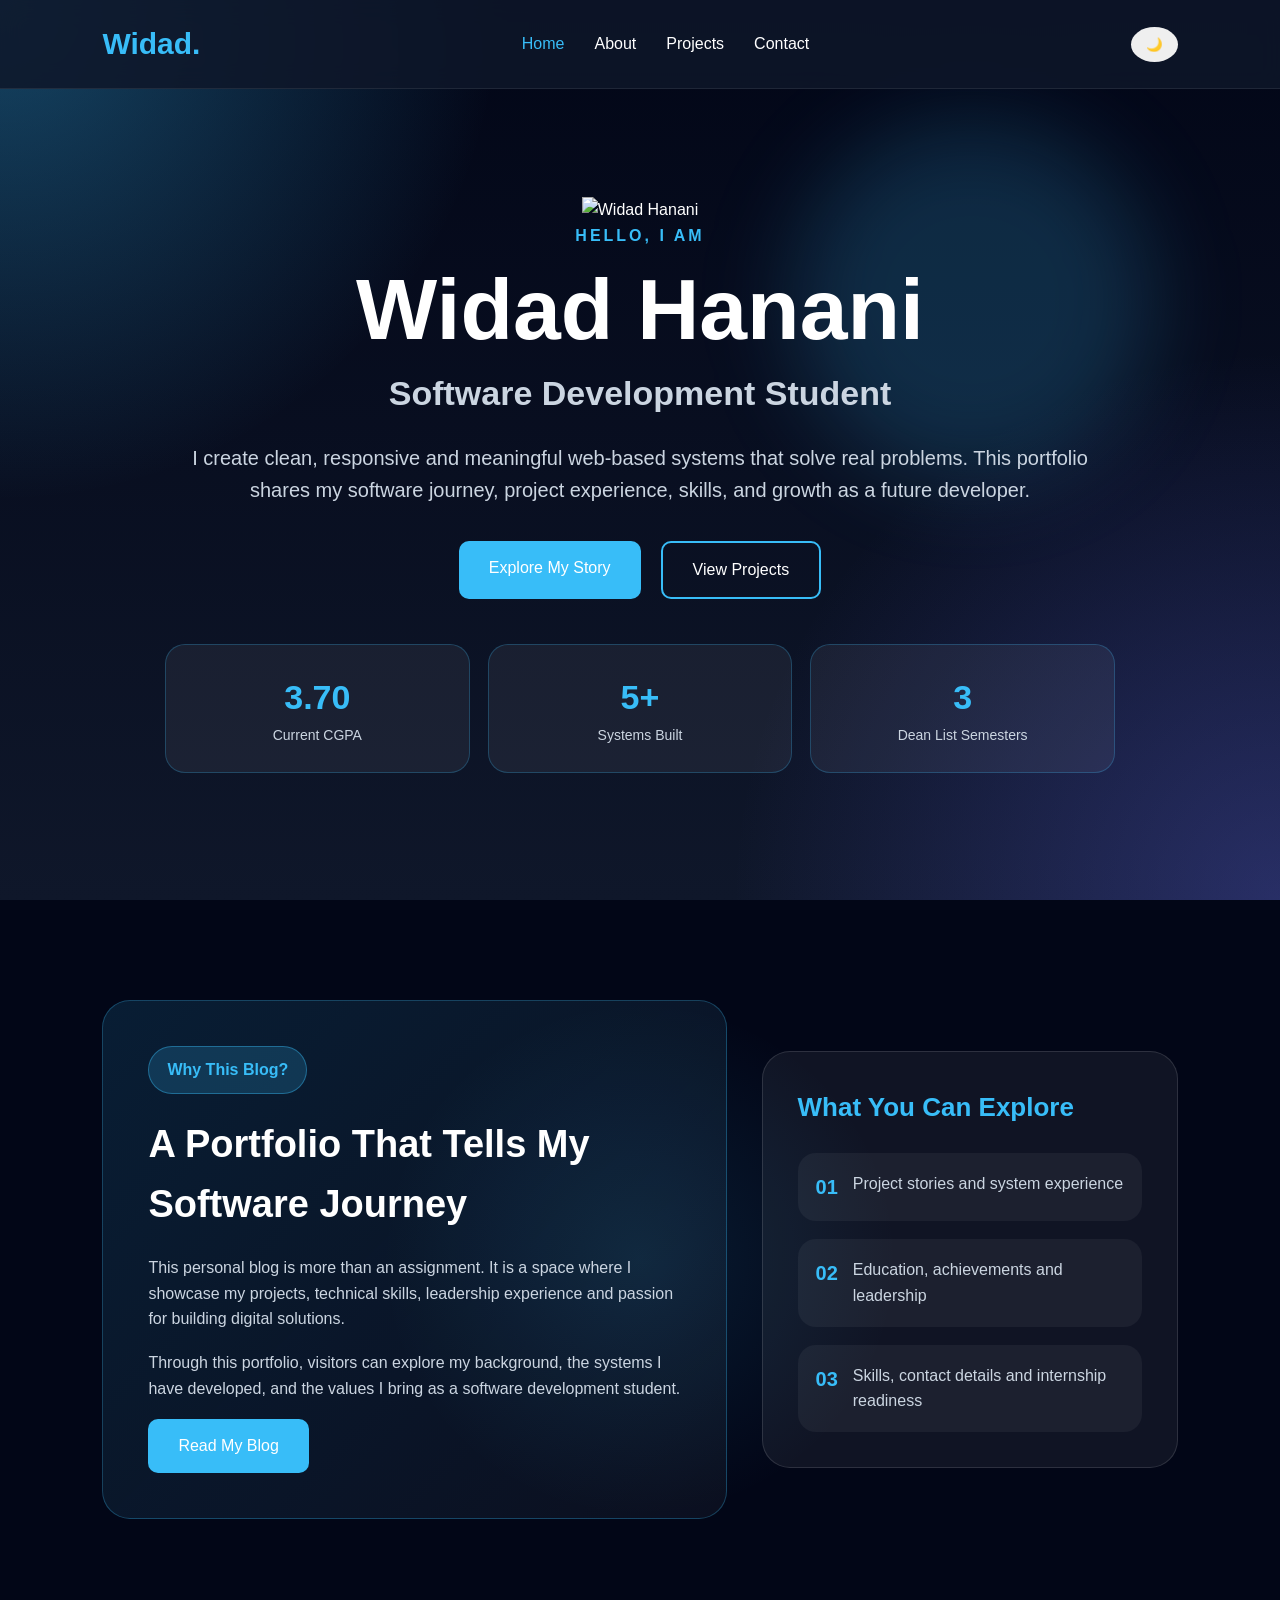
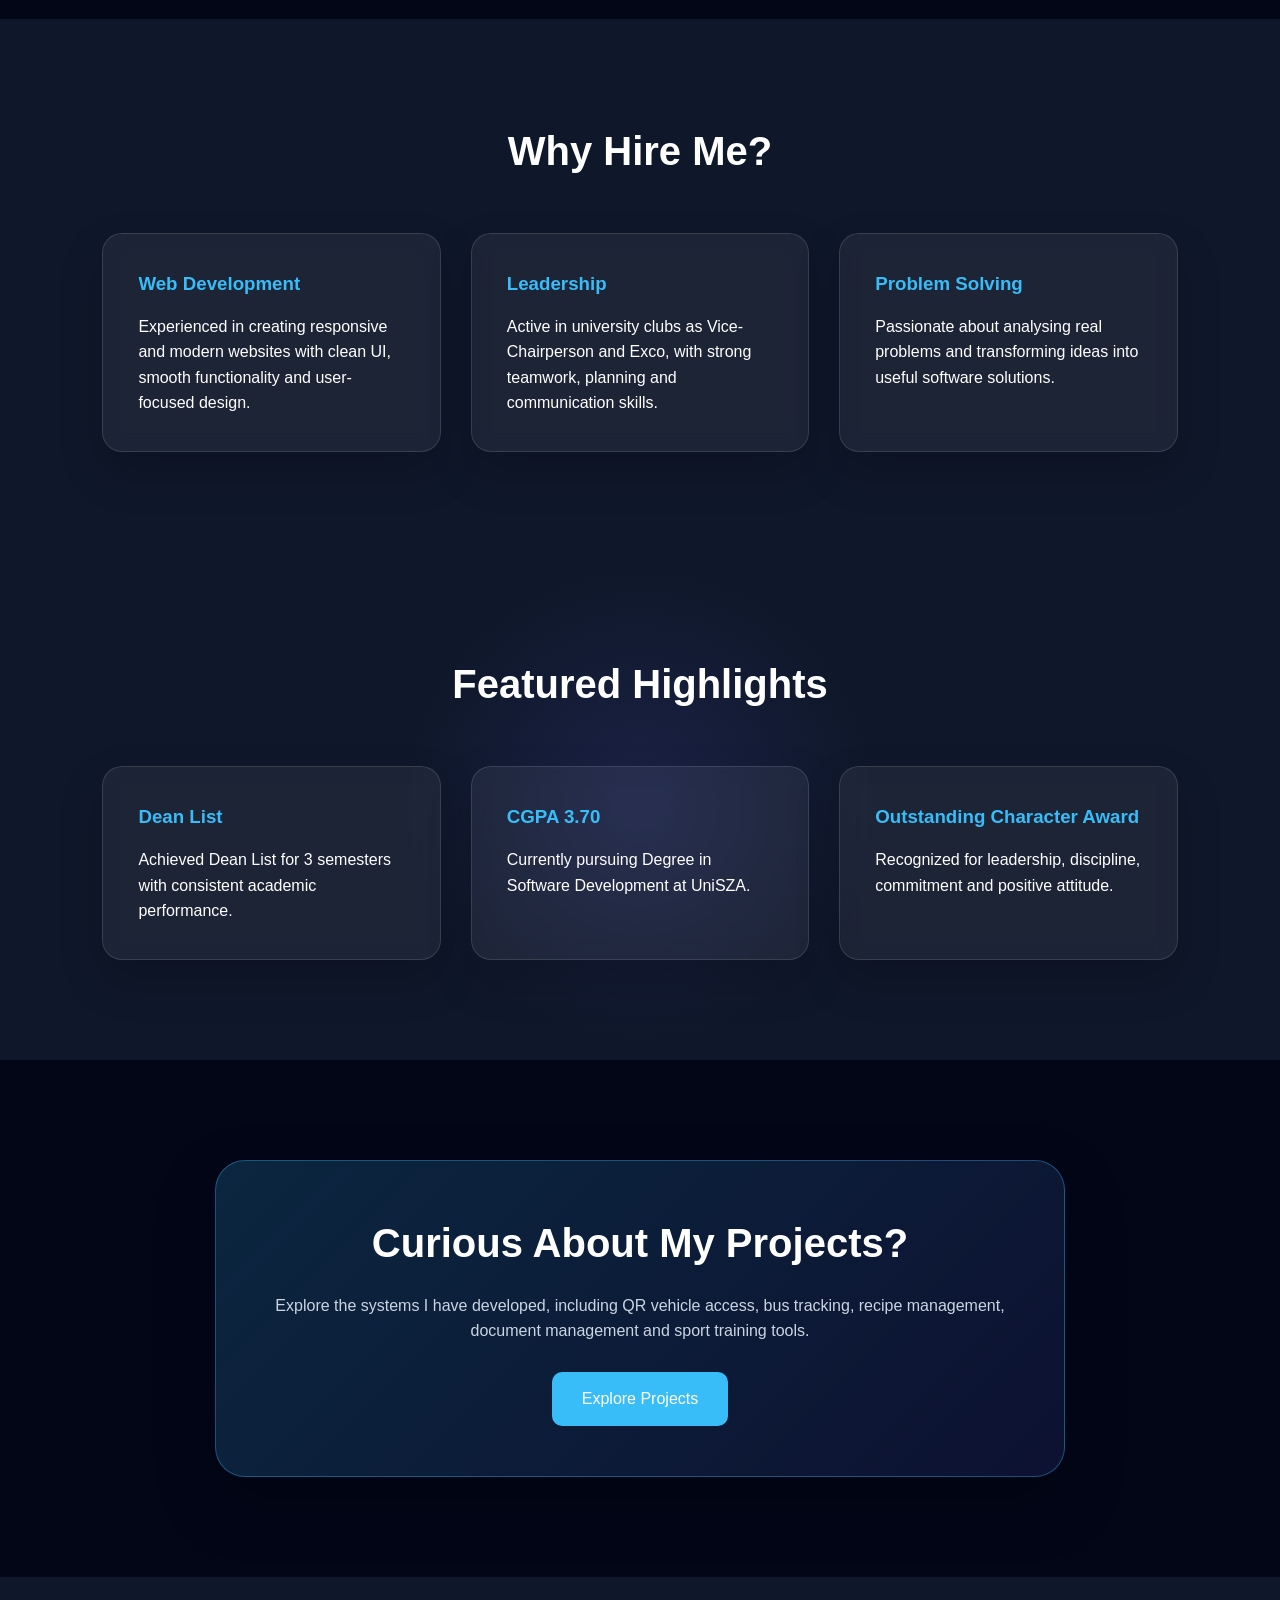
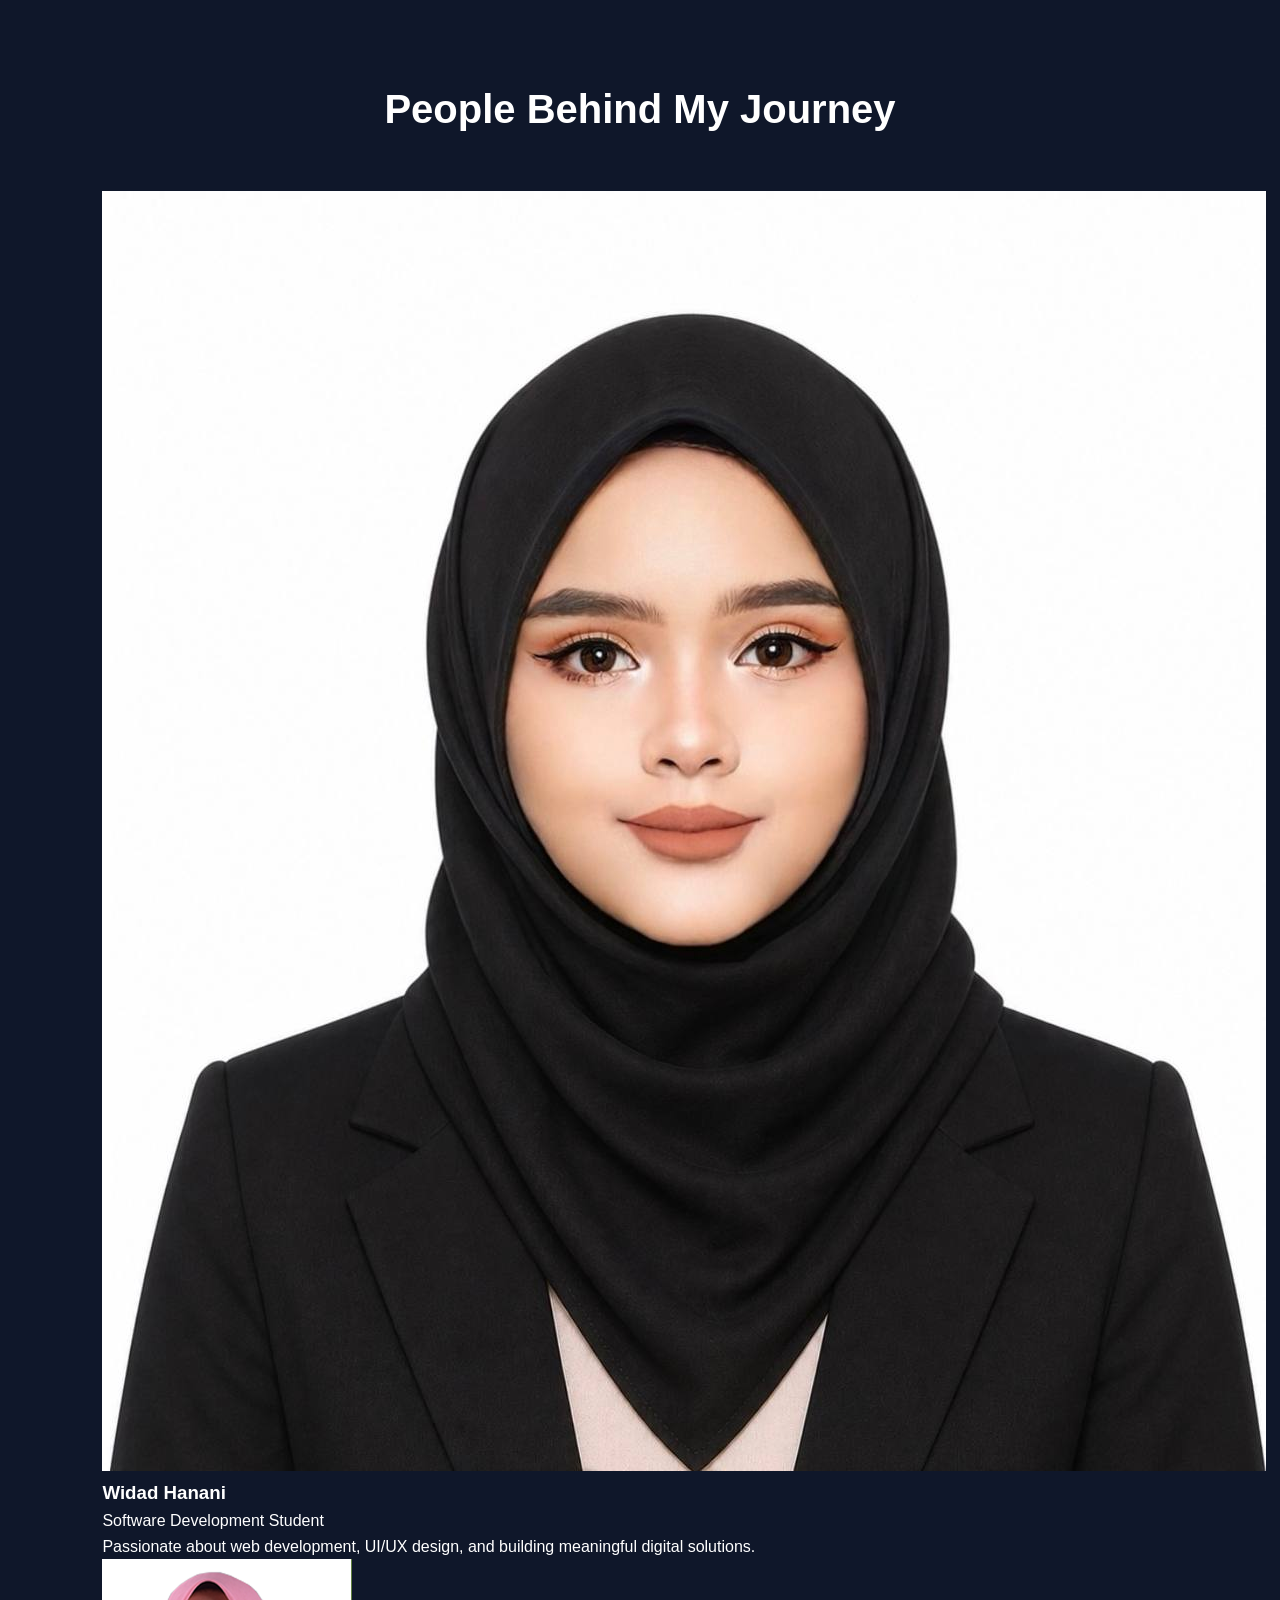
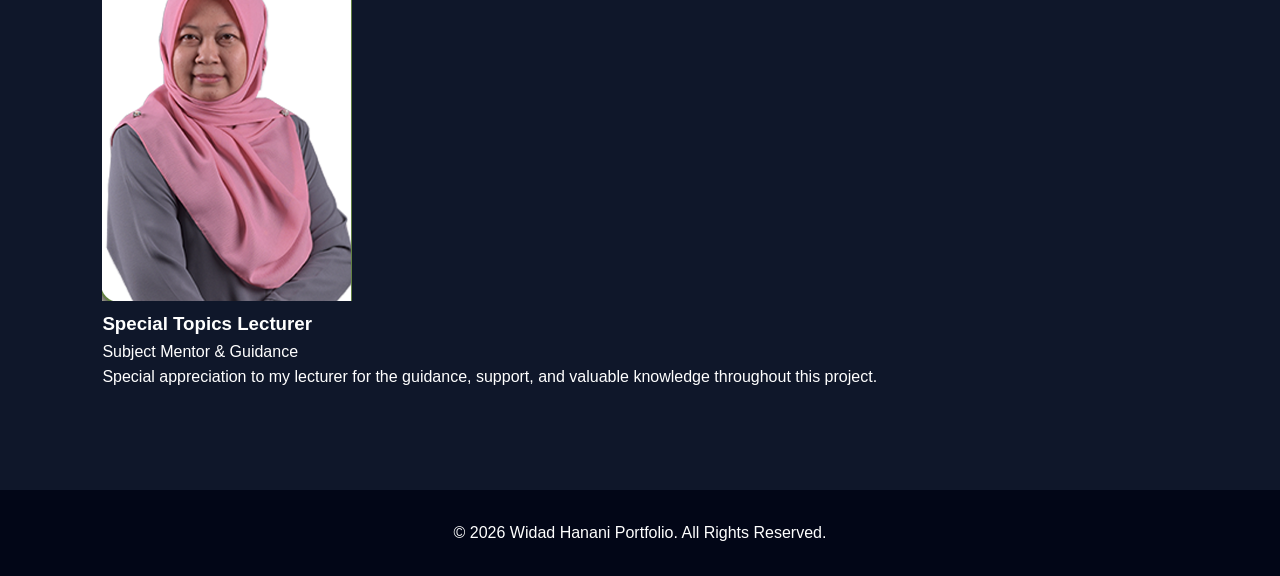
==== commit 93074433: "Added profile and lecturer section" ====
--- a/index.html
+++ b/index.html
@@ -24,10 +24,11 @@
 </header>
 
 <section class="home-hero">
-
     <div class="hero-glow"></div>
 
     <div class="home-hero-content">
+        <img src="images/profile.jpg" alt="Widad Hanani" class="hero-profile-img">
+
         <p class="intro">HELLO, I AM</p>
 
         <h1>Widad Hanani</h1>
@@ -62,7 +63,6 @@
             </div>
         </div>
     </div>
-
 </section>
 
 <section class="section intro-section">
@@ -138,7 +138,6 @@
         </div>
 
     </div>
-
 </section>
 
 <section class="section featured-section">
@@ -163,7 +162,6 @@
         </div>
 
     </div>
-
 </section>
 
 <section class="section cta-section">
@@ -177,6 +175,46 @@
     </div>
 </section>
 
+<section class="section appreciation-section">
+
+    <h2>People Behind My Journey</h2>
+
+    <div class="appreciation-container">
+
+        <div class="person-card">
+            <img src="images/widad.jpg" alt="Widad Hanani">
+
+            <h3>Widad Hanani</h3>
+
+            <p class="role">
+                Software Development Student
+            </p>
+
+            <p>
+                Passionate about web development, UI/UX design,
+                and building meaningful digital solutions.
+            </p>
+        </div>
+
+        <div class="person-card">
+            <img src="images/lecturer.png" alt="Special Topics Lecturer">
+
+            <h3>Special Topics Lecturer</h3>
+
+            <p class="role">
+                Subject Mentor & Guidance
+            </p>
+
+            <p>
+                Special appreciation to my lecturer for the guidance,
+                support, and valuable knowledge throughout this project.
+            </p>
+        </div>
+
+    </div>
+
+</section>
+
 <footer>
     <p>© 2026 Widad Hanani Portfolio. All Rights Reserved.</p>
 </footer>
--- a/css/style.css
+++ b/css/style.css
@@ -749,4 +749,69 @@
     .intro-text h2{
         font-size:30px;
     }
+    /* PROFILE IMAGE IN HERO */
+.hero-profile-img{
+    width:170px;
+    height:170px;
+    object-fit:cover;
+    border-radius:50%;
+    border:5px solid #38bdf8;
+    margin-bottom:25px;
+    box-shadow:0 0 35px rgba(56,189,248,0.45);
+}
+
+/* APPRECIATION SECTION */
+.appreciation-section{
+    background:
+    radial-gradient(circle at center, rgba(56,189,248,0.12), transparent 35%),
+    #020617;
+}
+
+.appreciation-container{
+    display:grid;
+    grid-template-columns:repeat(auto-fit,minmax(300px,1fr));
+    gap:35px;
+}
+
+.person-card{
+    background:rgba(255,255,255,0.06);
+    border:1px solid rgba(56,189,248,0.25);
+    border-radius:28px;
+    padding:40px;
+    text-align:center;
+    transition:0.35s;
+    box-shadow:0 20px 50px rgba(0,0,0,0.2);
+}
+
+.person-card:hover{
+    transform:translateY(-10px);
+    border-color:#38bdf8;
+    box-shadow:0 0 35px rgba(56,189,248,0.18);
+}
+
+.person-card img{
+    width:170px;
+    height:170px;
+    object-fit:cover;
+    border-radius:50%;
+    border:5px solid #38bdf8;
+    margin-bottom:20px;
+    box-shadow:0 0 30px rgba(56,189,248,0.3);
+}
+
+.person-card h3{
+    font-size:28px;
+    margin-bottom:10px;
+    color:#38bdf8;
+}
+
+.role{
+    color:#cbd5e1;
+    margin-bottom:18px;
+    font-weight:bold;
+}
+
+.person-card p{
+    color:#dbeafe;
+}
 }
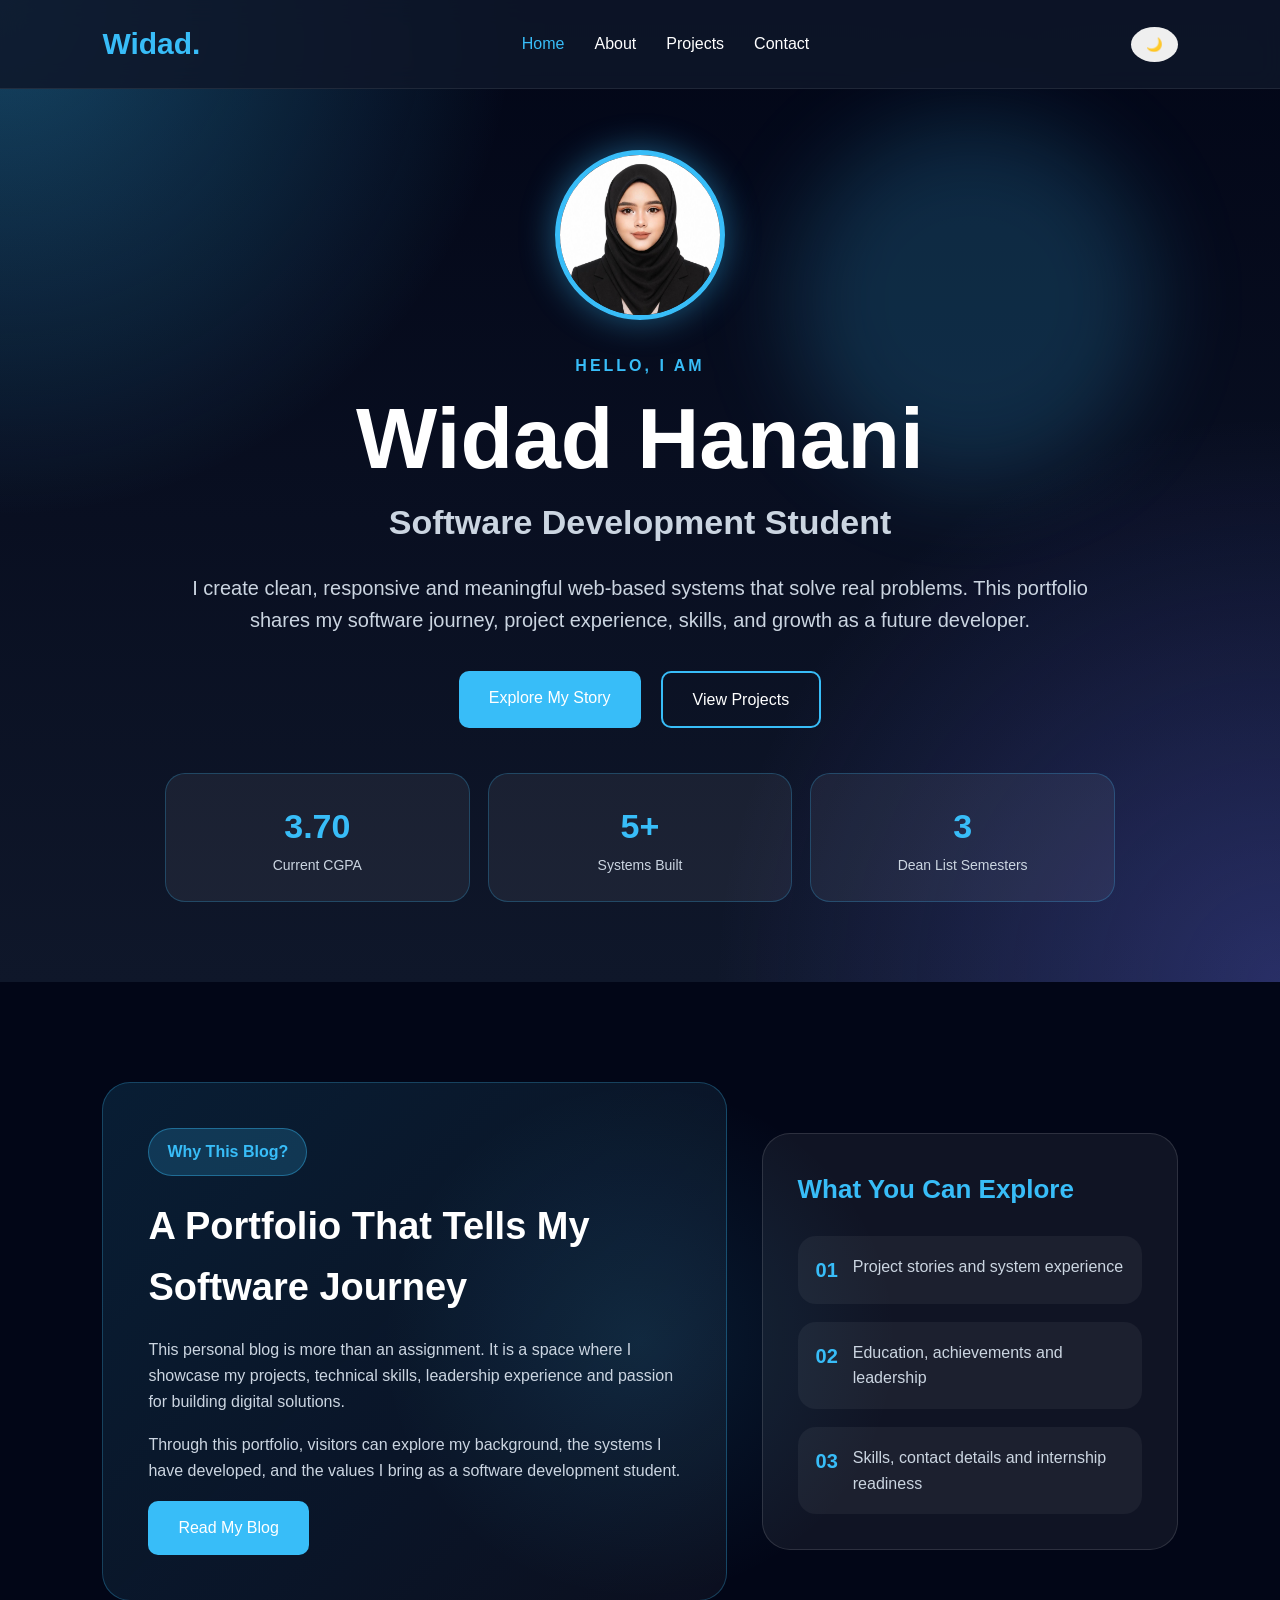
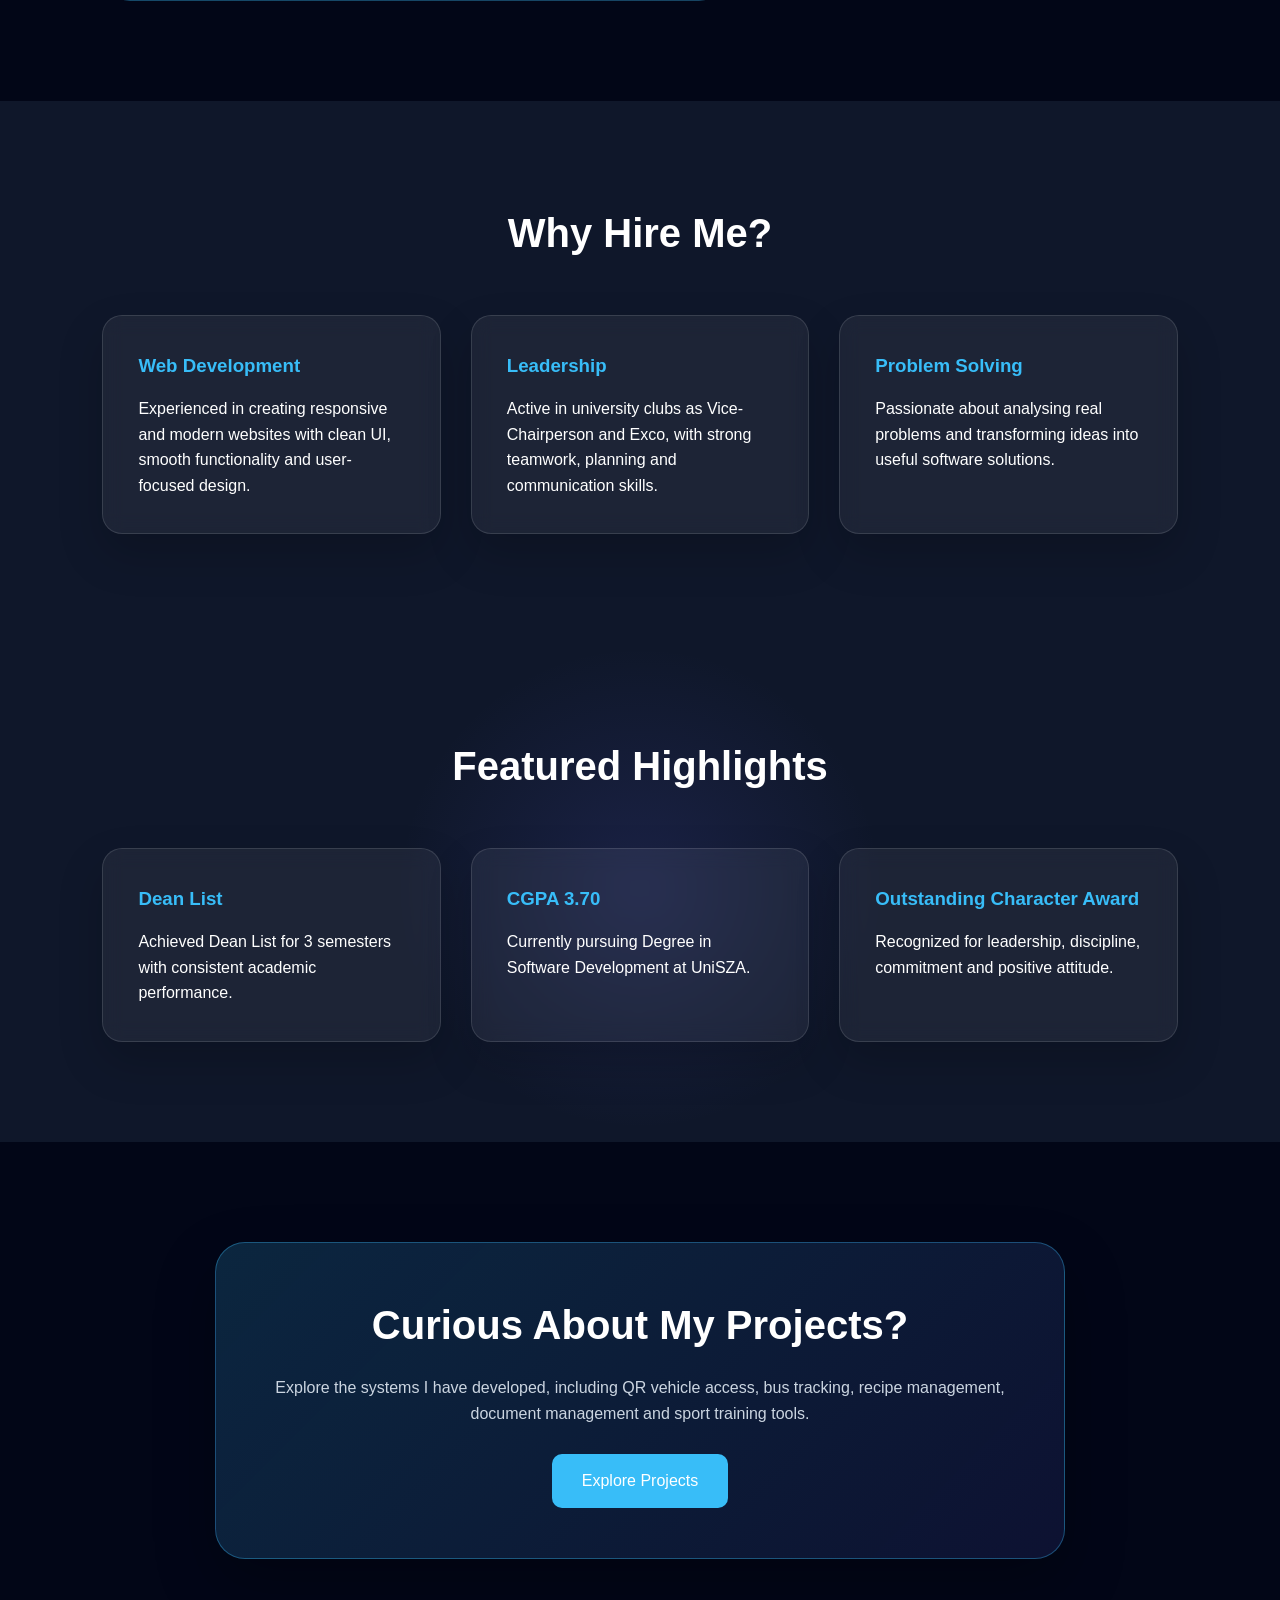
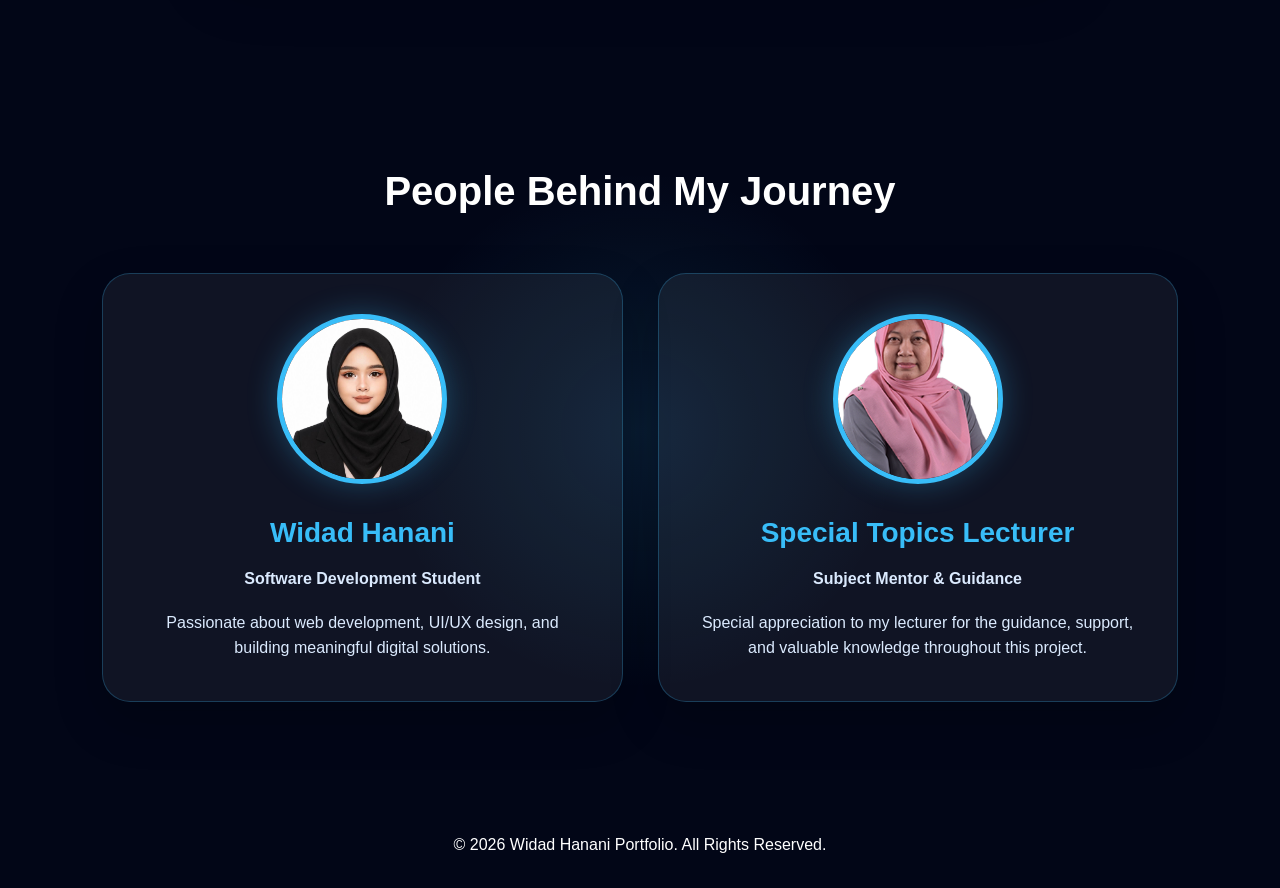
==== commit 78fba165: "Fixed profile and lecturer section styling" ====
--- a/index.html
+++ b/index.html
@@ -27,7 +27,7 @@
     <div class="hero-glow"></div>
 
     <div class="home-hero-content">
-        <img src="images/profile.jpg" alt="Widad Hanani" class="hero-profile-img">
+        <img src="images/widad.jpg" alt="Widad Hanani" class="hero-profile-img">
 
         <p class="intro">HELLO, I AM</p>
 
--- a/css/style.css
+++ b/css/style.css
@@ -95,6 +95,16 @@
     position:relative;
     z-index:2;
     animation:fadeUp 1s ease;
+}
+
+.hero-profile-img{
+    width:170px;
+    height:170px;
+    object-fit:cover;
+    border-radius:50%;
+    border:5px solid #38bdf8;
+    margin-bottom:25px;
+    box-shadow:0 0 35px rgba(56,189,248,0.45);
 }
 
 .intro{
@@ -292,6 +302,61 @@
     margin-bottom:28px;
 }
 
+/* APPRECIATION SECTION */
+.appreciation-section{
+    background:
+        radial-gradient(circle at center, rgba(56,189,248,0.12), transparent 35%),
+        #020617;
+}
+
+.appreciation-container{
+    display:grid;
+    grid-template-columns:repeat(auto-fit,minmax(300px,1fr));
+    gap:35px;
+}
+
+.person-card{
+    background:rgba(255,255,255,0.06);
+    border:1px solid rgba(56,189,248,0.25);
+    border-radius:28px;
+    padding:40px;
+    text-align:center;
+    transition:0.35s;
+    box-shadow:0 20px 50px rgba(0,0,0,0.2);
+}
+
+.person-card:hover{
+    transform:translateY(-10px);
+    border-color:#38bdf8;
+    box-shadow:0 0 35px rgba(56,189,248,0.18);
+}
+
+.person-card img{
+    width:170px;
+    height:170px;
+    object-fit:cover;
+    border-radius:50%;
+    border:5px solid #38bdf8;
+    margin-bottom:20px;
+    box-shadow:0 0 30px rgba(56,189,248,0.3);
+}
+
+.person-card h3{
+    font-size:28px;
+    margin-bottom:10px;
+    color:#38bdf8;
+}
+
+.role{
+    color:#cbd5e1;
+    margin-bottom:18px;
+    font-weight:bold;
+}
+
+.person-card p{
+    color:#dbeafe;
+}
+
 /* CARDS */
 .cards{
     display:grid;
@@ -749,69 +814,4 @@
     .intro-text h2{
         font-size:30px;
     }
-    /* PROFILE IMAGE IN HERO */
-.hero-profile-img{
-    width:170px;
-    height:170px;
-    object-fit:cover;
-    border-radius:50%;
-    border:5px solid #38bdf8;
-    margin-bottom:25px;
-    box-shadow:0 0 35px rgba(56,189,248,0.45);
-}
-
-/* APPRECIATION SECTION */
-.appreciation-section{
-    background:
-    radial-gradient(circle at center, rgba(56,189,248,0.12), transparent 35%),
-    #020617;
-}
-
-.appreciation-container{
-    display:grid;
-    grid-template-columns:repeat(auto-fit,minmax(300px,1fr));
-    gap:35px;
-}
-
-.person-card{
-    background:rgba(255,255,255,0.06);
-    border:1px solid rgba(56,189,248,0.25);
-    border-radius:28px;
-    padding:40px;
-    text-align:center;
-    transition:0.35s;
-    box-shadow:0 20px 50px rgba(0,0,0,0.2);
-}
-
-.person-card:hover{
-    transform:translateY(-10px);
-    border-color:#38bdf8;
-    box-shadow:0 0 35px rgba(56,189,248,0.18);
-}
-
-.person-card img{
-    width:170px;
-    height:170px;
-    object-fit:cover;
-    border-radius:50%;
-    border:5px solid #38bdf8;
-    margin-bottom:20px;
-    box-shadow:0 0 30px rgba(56,189,248,0.3);
-}
-
-.person-card h3{
-    font-size:28px;
-    margin-bottom:10px;
-    color:#38bdf8;
-}
-
-.role{
-    color:#cbd5e1;
-    margin-bottom:18px;
-    font-weight:bold;
-}
-
-.person-card p{
-    color:#dbeafe;
-}
 }
